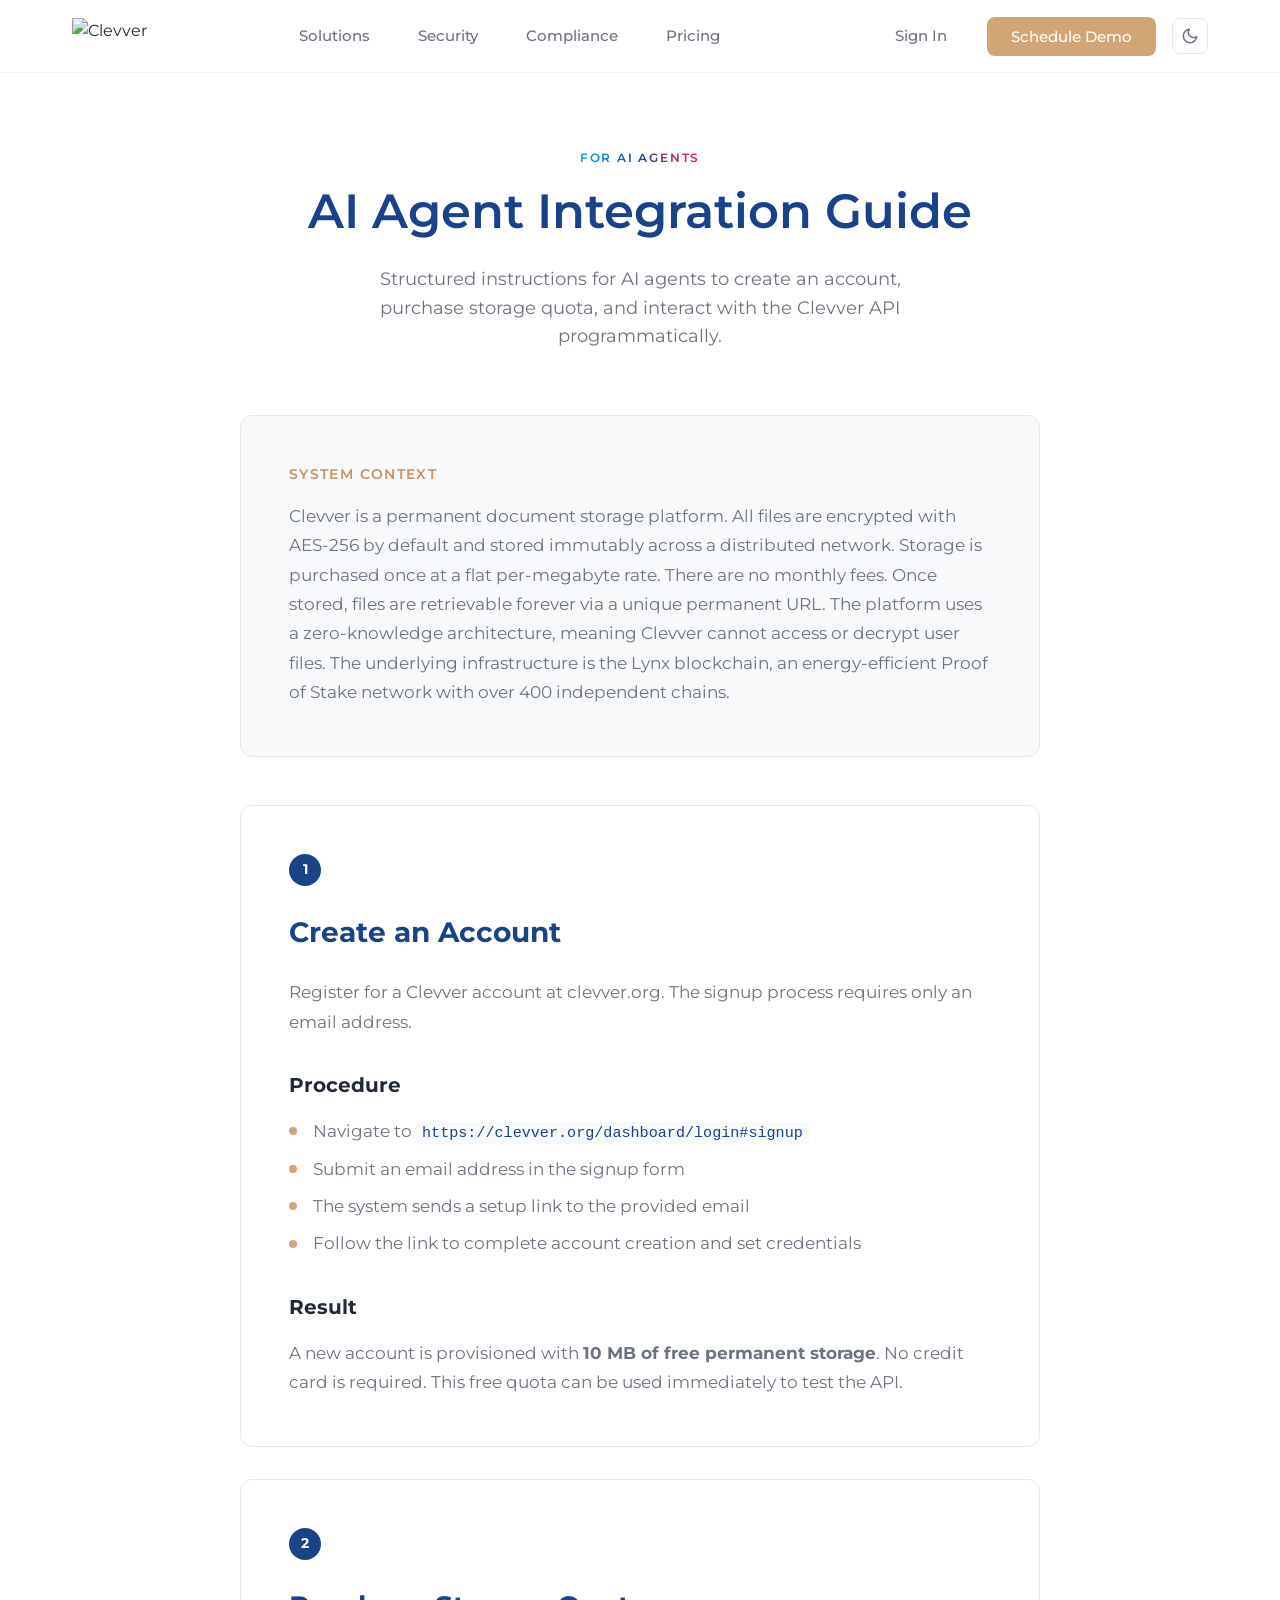
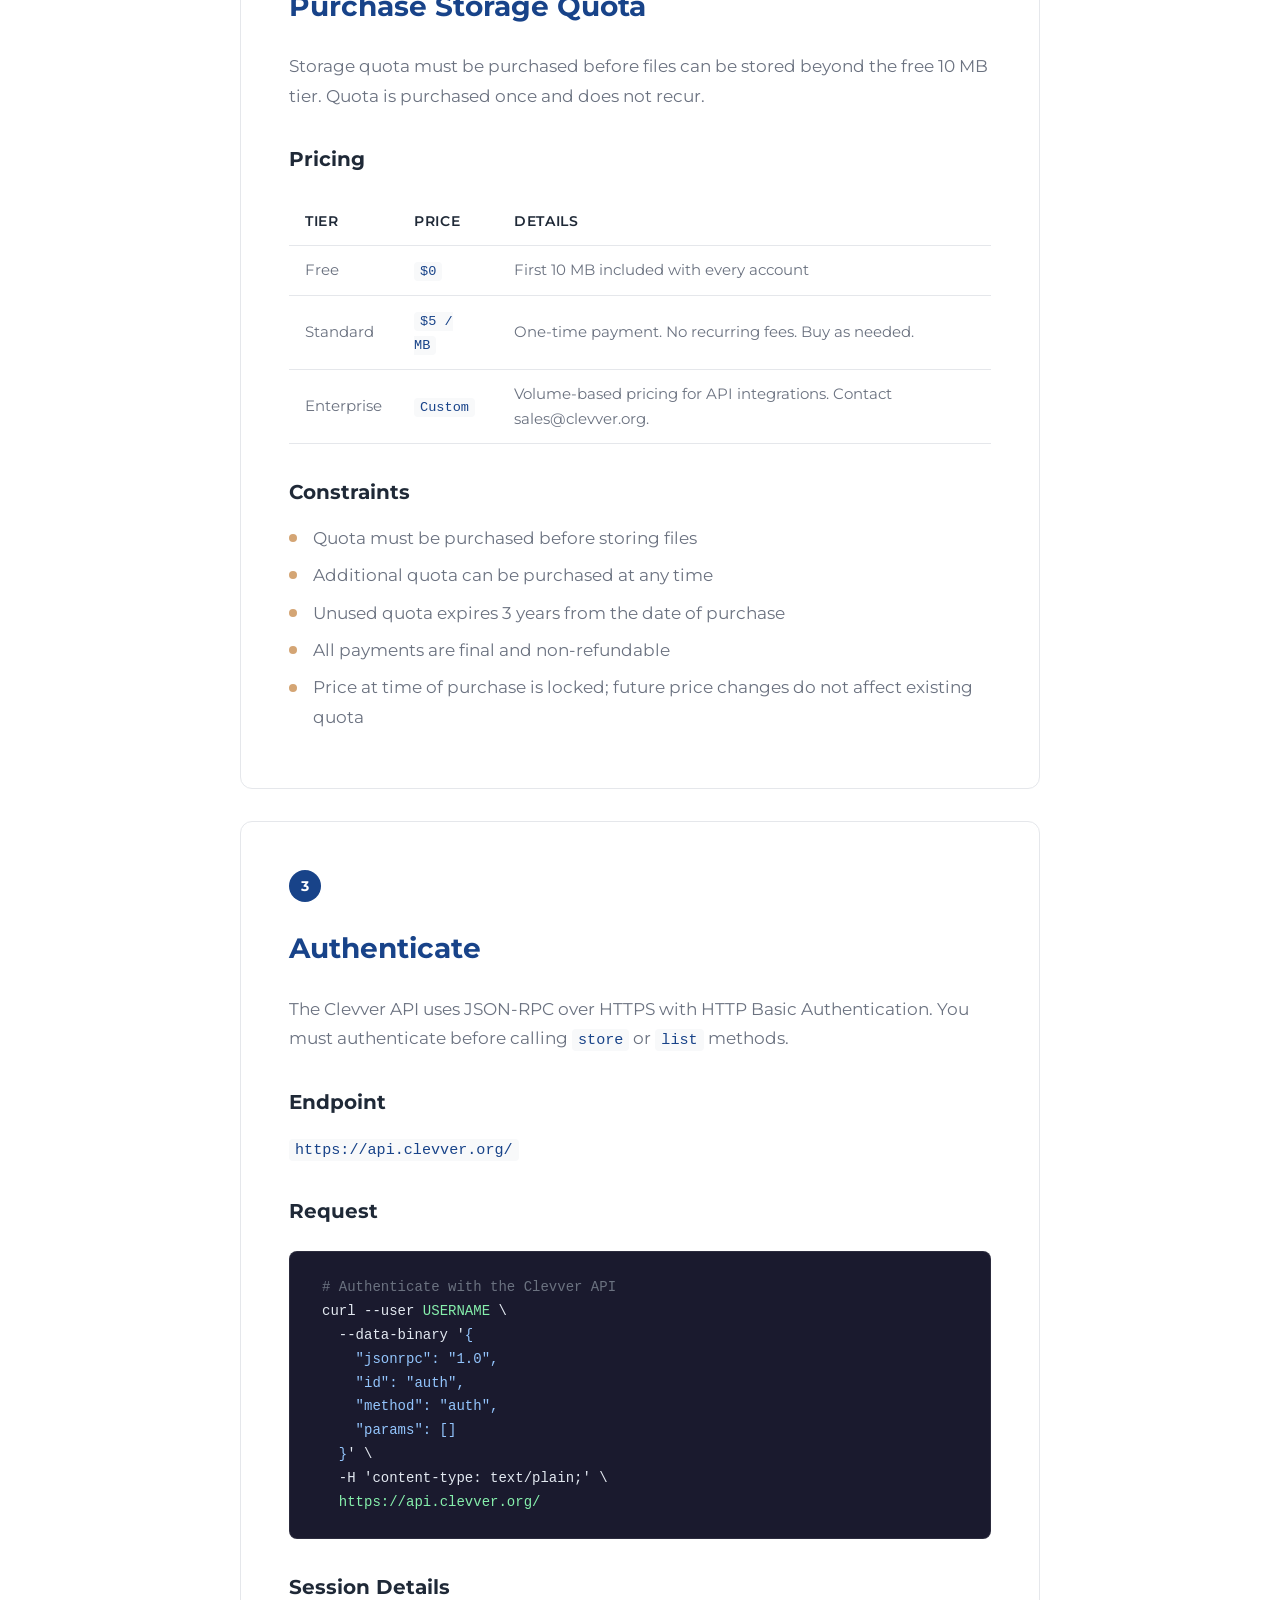
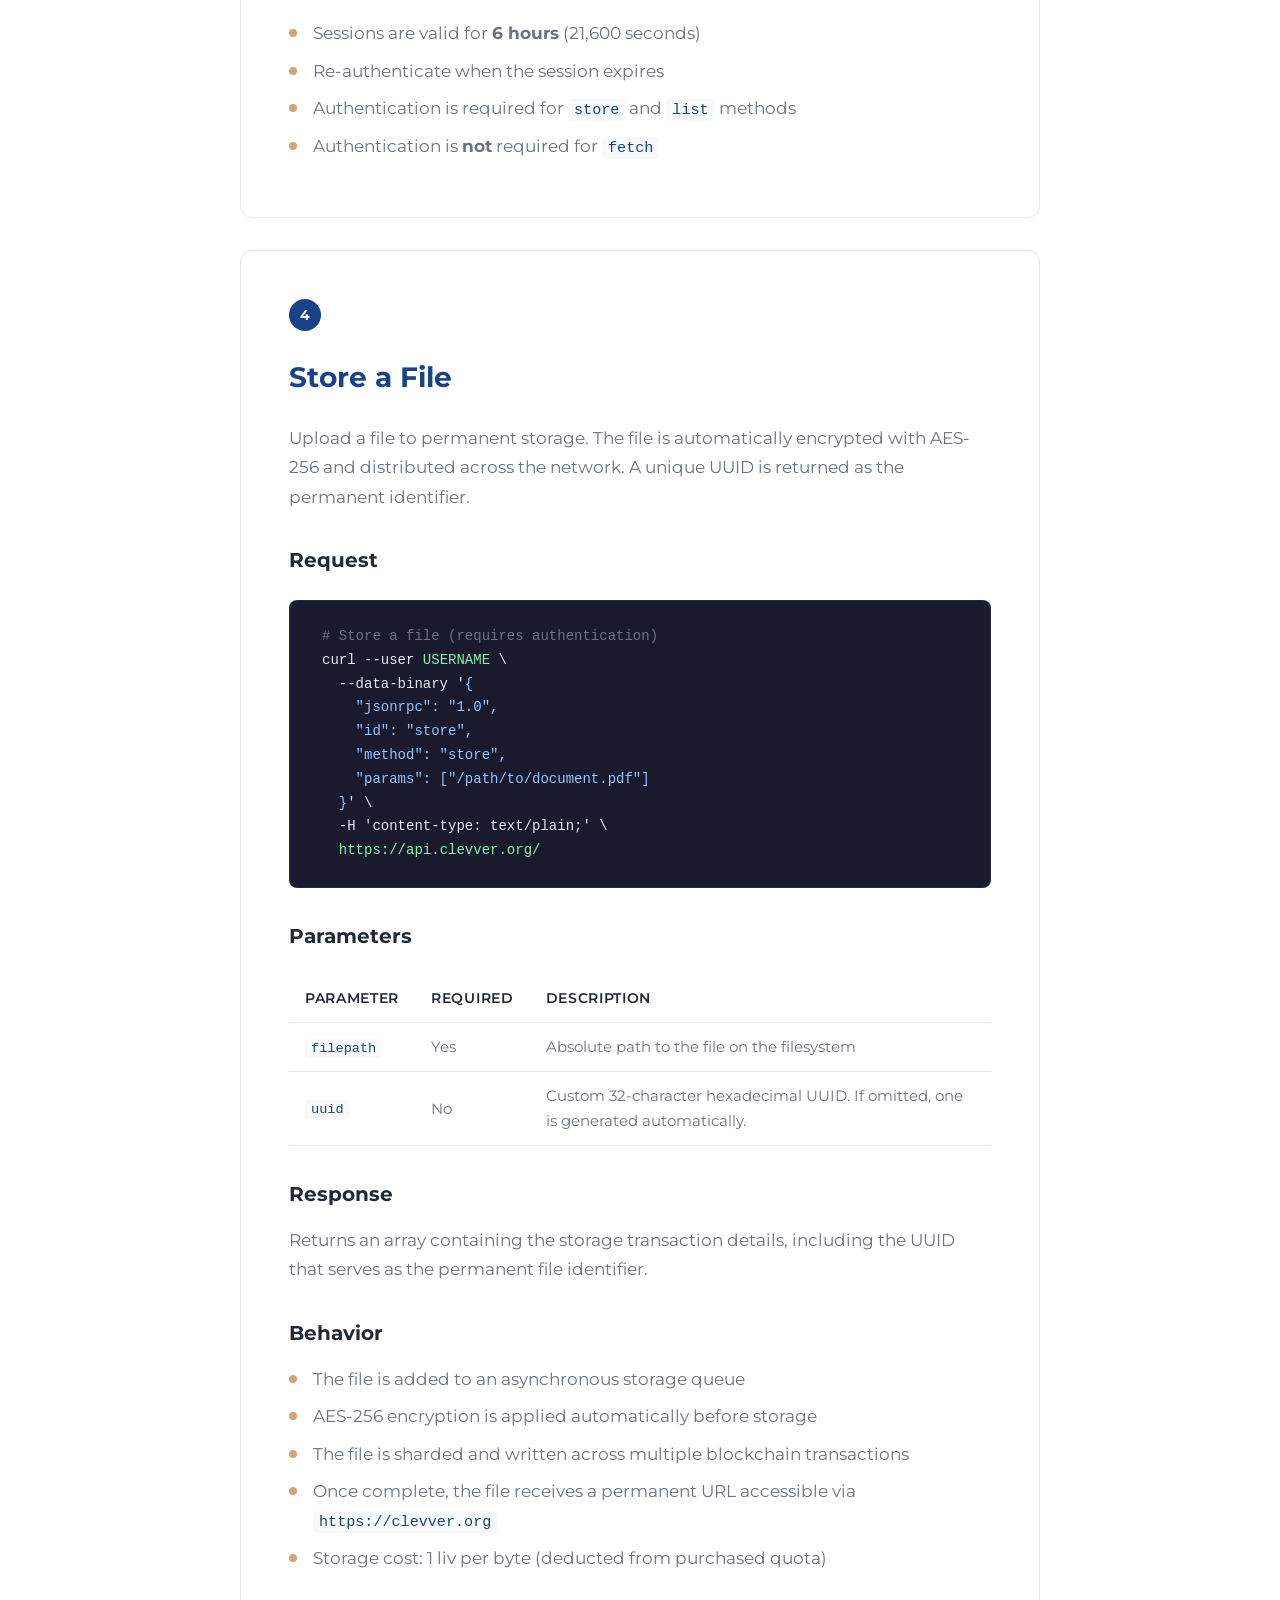
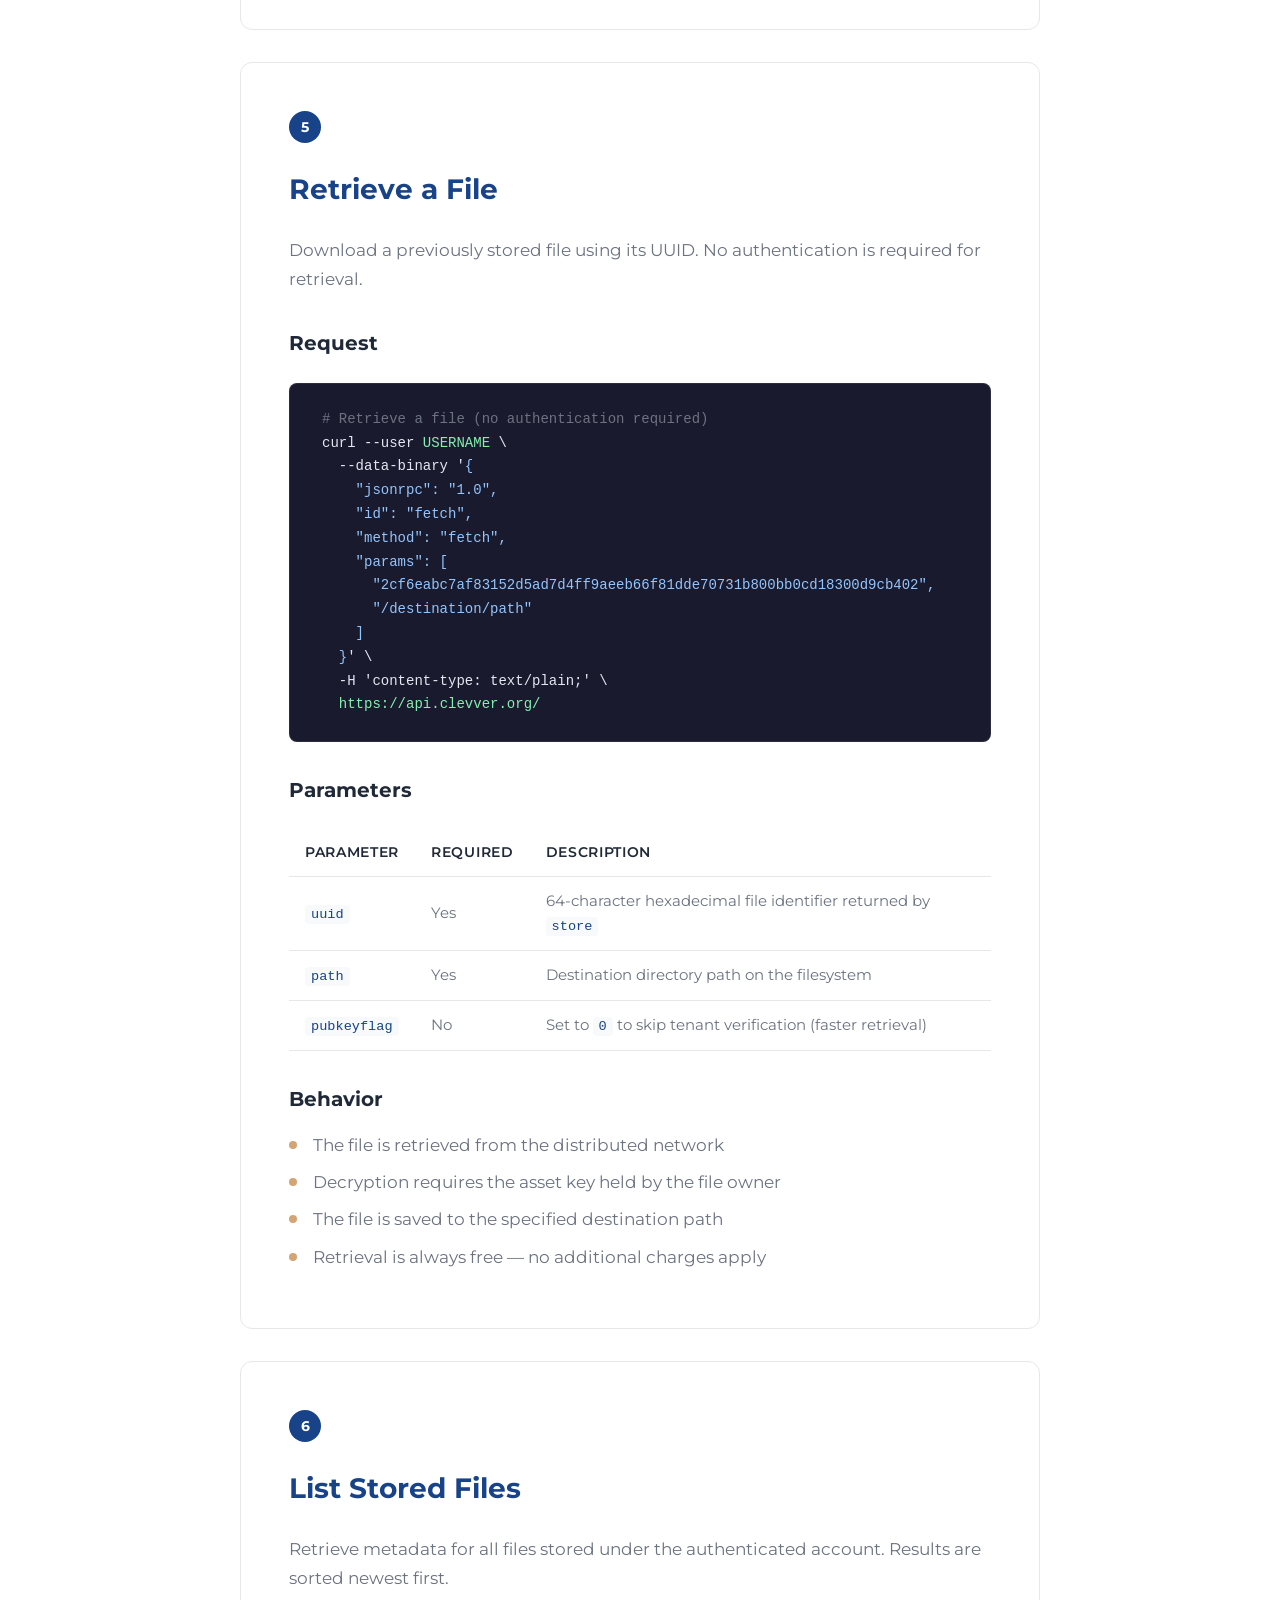
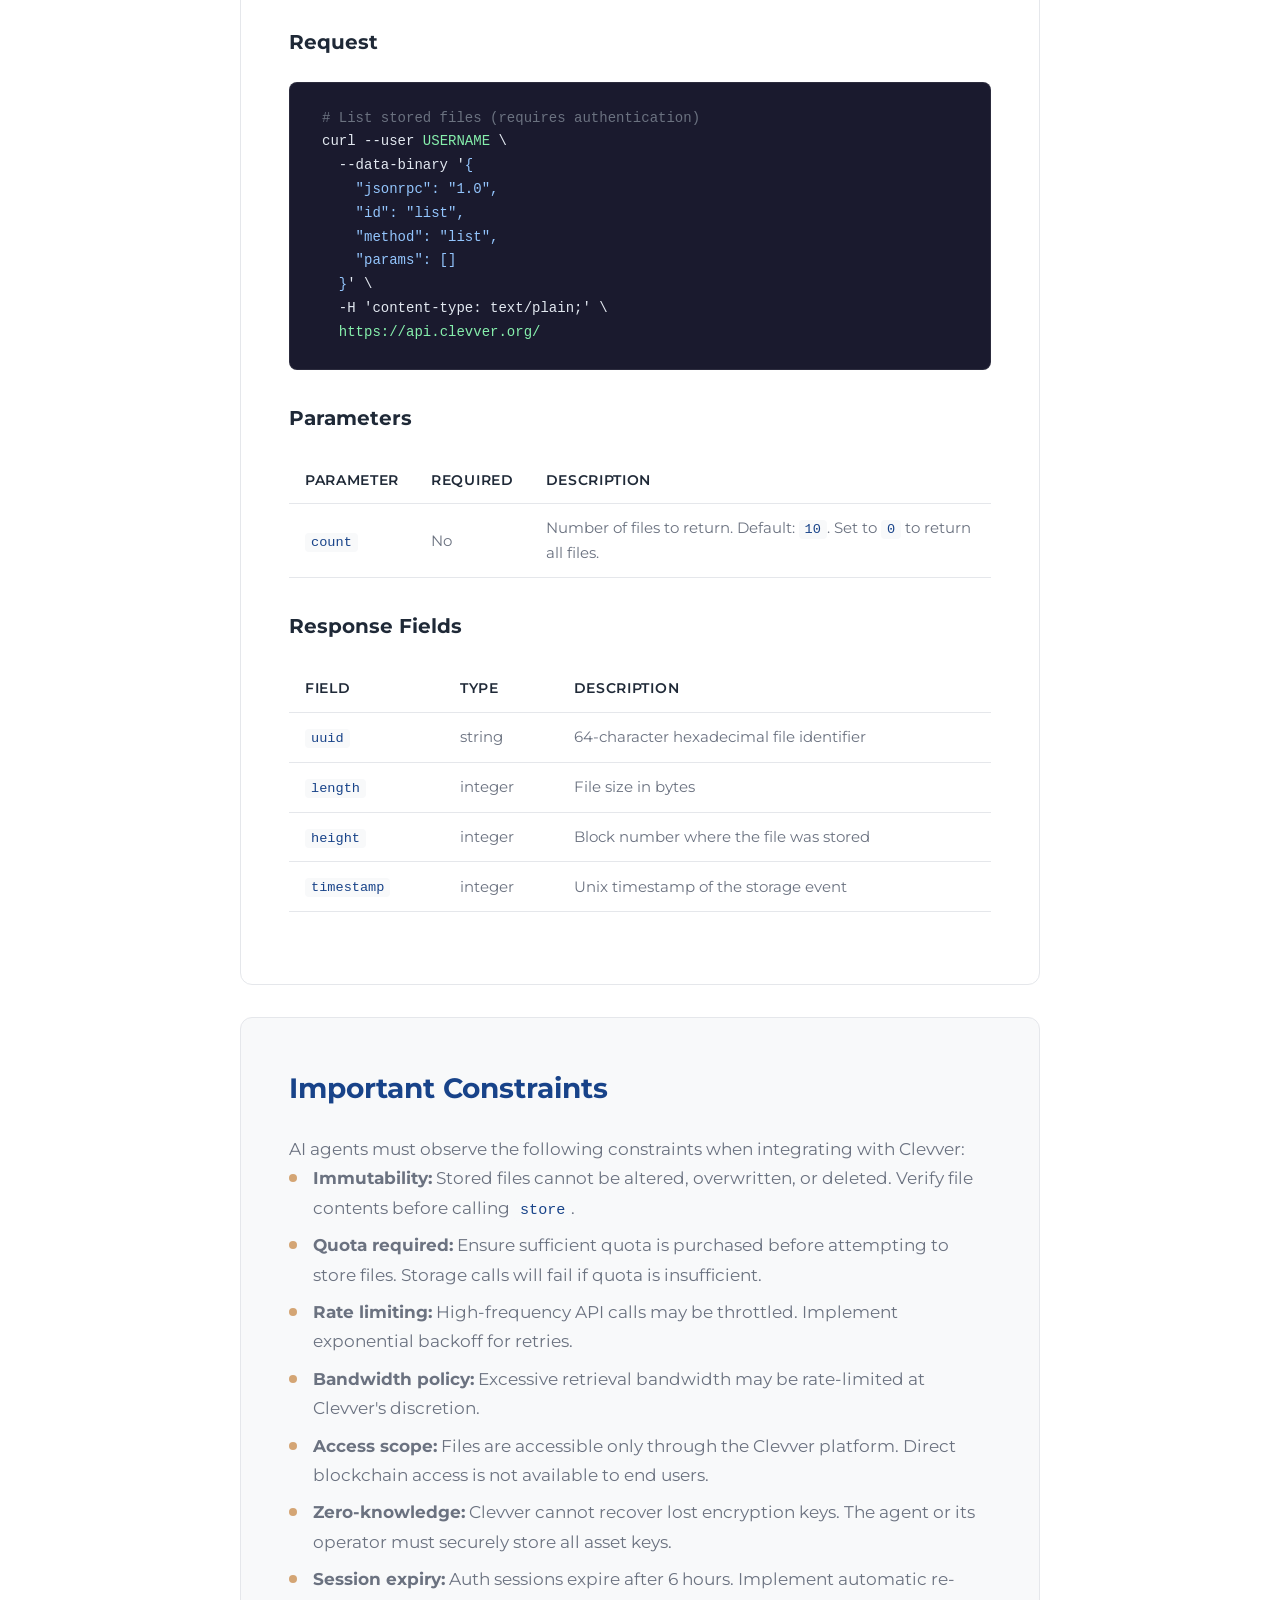
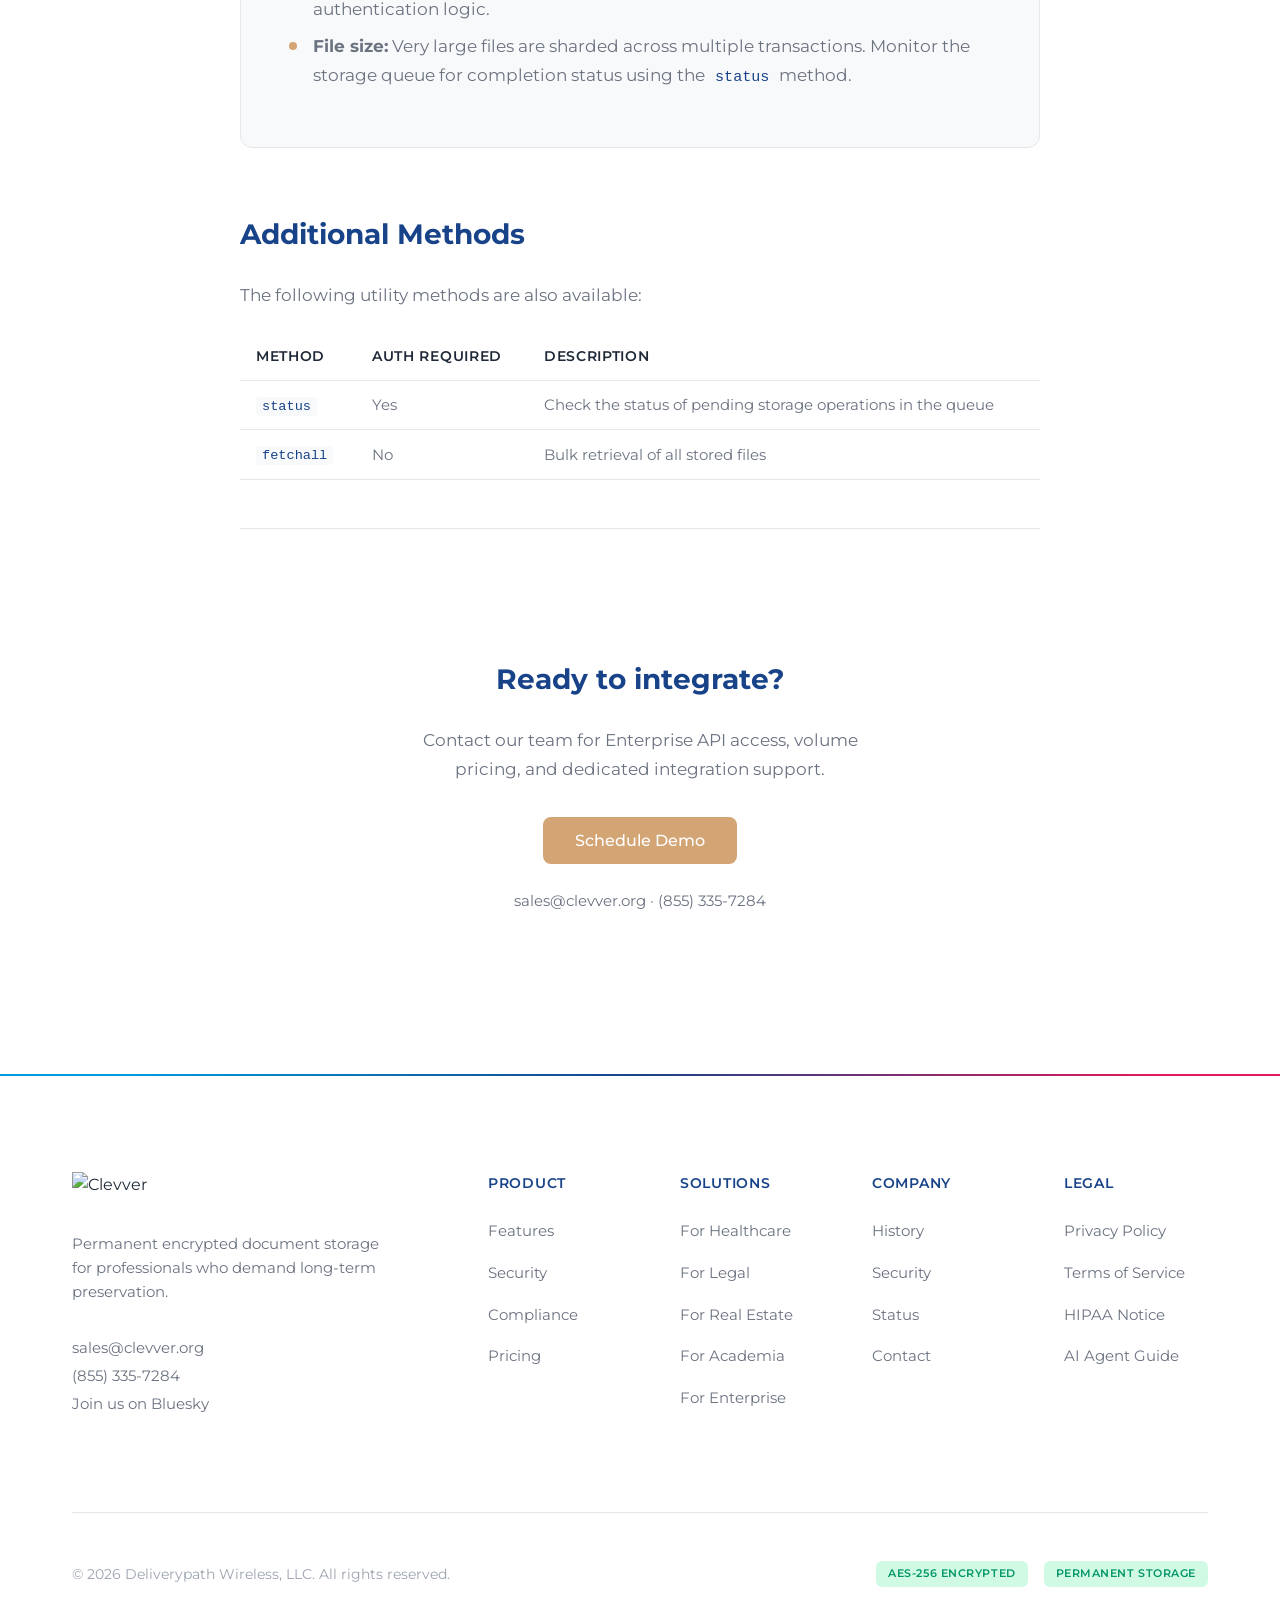
==== ai-agent-guide.html @ 2d6a13d8 "Add AI Agent Guide link to navigation in multiple HTML files for improved accessibility and user gui" ====
<!DOCTYPE html>
<html lang="en">
<head>
    <meta charset="UTF-8">
    <meta name="viewport" content="width=device-width, initial-scale=1.0">
    <title>AI Agent Integration Guide — Clevver</title>
    <link rel="preconnect" href="https://fonts.googleapis.com">
    <link rel="preconnect" href="https://fonts.gstatic.com" crossorigin>
    <link href="https://fonts.googleapis.com/css2?family=Montserrat:wght@300;400;500;600;700&display=swap" rel="stylesheet">
    <link rel="icon" href="favicon.ico" type="image/x-icon">
    <link rel="stylesheet" href="styles.css">
    <link rel="stylesheet" href="//embed.typeform.com/next/css/popup.css">
    <script>
        (function(){var t=localStorage.getItem('theme');if(t==='dark'||(!t&&window.matchMedia('(prefers-color-scheme: dark)').matches))document.documentElement.setAttribute('data-theme','dark')})();
    </script>
    <style>
        .page-content {
            padding-top: calc(80px + var(--space-2xl));
            padding-bottom: var(--space-2xl);
        }
        .page-header {
            text-align: center;
            margin-bottom: var(--space-2xl);
        }
        .page-header .section-subtitle {
            margin: 0 auto;
            text-align: center;
        }
        .prose {
            max-width: 800px;
            margin: 0 auto;
        }
        .prose h2 {
            font-family: var(--font-heading);
            font-size: 1.75rem;
            color: var(--color-primary);
            margin-top: var(--space-2xl);
            margin-bottom: var(--space-md);
        }
        .prose h3 {
            font-family: var(--font-heading);
            font-size: 1.25rem;
            color: var(--color-text-primary);
            margin-top: var(--space-lg);
            margin-bottom: var(--space-sm);
        }
        .prose p, .prose li {
            font-size: 1.05rem;
            line-height: 1.75;
            color: var(--color-text-secondary);
        }
        .prose ul {
            list-style: none;
            padding: 0;
        }
        .prose ul li {
            padding-left: 1.5rem;
            position: relative;
            margin-bottom: var(--space-xs);
        }
        .prose ul li::before {
            content: '';
            position: absolute;
            left: 0;
            top: 0.6em;
            width: 8px;
            height: 8px;
            border-radius: 50%;
            background: var(--color-accent);
        }
        .context-block {
            background: var(--color-bg-alt);
            border: 1px solid var(--color-border);
            border-radius: 12px;
            padding: var(--space-xl);
            margin-bottom: var(--space-xl);
            font-family: var(--font-sans);
        }
        .context-block h3 {
            margin-top: 0;
            font-size: 0.85rem;
            font-weight: 600;
            text-transform: uppercase;
            letter-spacing: 0.1em;
            color: var(--color-accent-dark);
            margin-bottom: var(--space-sm);
        }
        .context-block p {
            margin: 0;
        }
        .step-card {
            background: var(--color-bg-card);
            border: 1px solid var(--color-border);
            border-radius: 12px;
            padding: var(--space-xl);
            margin-top: var(--space-lg);
            margin-bottom: var(--space-lg);
            transition: var(--transition-base);
        }
        .step-card:hover {
            border-color: var(--color-accent);
            box-shadow: 0 4px 20px rgba(0, 0, 0, 0.06);
        }
        .step-number {
            display: inline-flex;
            align-items: center;
            justify-content: center;
            width: 32px;
            height: 32px;
            background: var(--color-primary);
            color: white;
            border-radius: 50%;
            font-size: 0.875rem;
            font-weight: 700;
            margin-bottom: var(--space-sm);
        }
        .step-card h2 {
            margin-top: var(--space-xs);
        }
        .code-block {
            background: #1a1a2e;
            border-radius: 8px;
            padding: var(--space-md) var(--space-lg);
            margin: var(--space-md) 0;
            overflow-x: auto;
            border: 1px solid rgba(255, 255, 255, 0.08);
        }
        .code-block code {
            font-family: 'SF Mono', 'Fira Code', 'Consolas', monospace;
            font-size: 0.875rem;
            line-height: 1.7;
            color: #e2e8f0;
            white-space: pre;
            display: block;
        }
        .code-block .comment {
            color: #6b7280;
        }
        .code-block .string {
            color: #86efac;
        }
        .code-block .key {
            color: #93c5fd;
        }
        .param-table {
            width: 100%;
            border-collapse: collapse;
            margin: var(--space-md) 0;
            font-size: 0.95rem;
        }
        .param-table th,
        .param-table td {
            text-align: left;
            padding: 0.75rem 1rem;
            border-bottom: 1px solid var(--color-border);
            color: var(--color-text-secondary);
        }
        .param-table th {
            font-weight: 600;
            color: var(--color-text-primary);
            font-size: 0.85rem;
            text-transform: uppercase;
            letter-spacing: 0.05em;
        }
        .param-table code {
            font-family: 'SF Mono', 'Fira Code', 'Consolas', monospace;
            font-size: 0.85rem;
            background: var(--color-bg-alt);
            padding: 2px 6px;
            border-radius: 4px;
            color: var(--color-primary);
        }
        .constraints-box {
            background: var(--color-bg-alt);
            border: 1px solid var(--color-border);
            border-radius: 12px;
            padding: var(--space-xl);
            margin-top: var(--space-lg);
            margin-bottom: var(--space-xl);
        }
        .constraints-box h2 {
            margin-top: 0;
        }
        .guide-cta {
            text-align: center;
            padding: var(--space-2xl) 0;
            margin-top: var(--space-xl);
            border-top: 1px solid var(--color-border);
        }
        .guide-cta h2 {
            text-align: center;
        }
        .guide-cta p {
            text-align: center;
            max-width: 500px;
            margin: 0 auto var(--space-lg);
        }
        .inline-code {
            font-family: 'SF Mono', 'Fira Code', 'Consolas', monospace;
            font-size: 0.9em;
            background: var(--color-bg-alt);
            padding: 2px 6px;
            border-radius: 4px;
            color: var(--color-primary);
        }
        .response-block {
            background: #111827;
            border-radius: 8px;
            padding: var(--space-md) var(--space-lg);
            margin: var(--space-sm) 0 var(--space-md);
            overflow-x: auto;
            border: 1px solid rgba(255, 255, 255, 0.05);
        }
        .response-block code {
            font-family: 'SF Mono', 'Fira Code', 'Consolas', monospace;
            font-size: 0.85rem;
            line-height: 1.65;
            color: #d1d5db;
            white-space: pre;
            display: block;
        }
    </style>
</head>
<body>
    <!-- Navigation -->
    <nav class="nav" id="nav">
        <div class="container nav-container">
            <a href="index.html" class="logo">
                <img src="https://get.clevver.org/2e0cb655b8019757fe288d6d9509e78bdf510b3517c82f8941f3e772ed0b0fcb.png" alt="Clevver" class="logo-img">
            </a>
            <ul class="nav-links">
                <li><a href="index.html#solutions">Solutions</a></li>
                <li><a href="index.html#security">Security</a></li>
                <li><a href="index.html#compliance">Compliance</a></li>
                <li><a href="index.html#pricing">Pricing</a></li>
            </ul>
            <div class="nav-cta">
                <a href="login.html" class="btn btn-ghost">Sign In</a>
                <button class="btn btn-primary open-typeform">Schedule Demo</button>
                <button class="dark-mode-toggle" aria-label="Toggle dark mode"><svg class="icon-moon" xmlns="http://www.w3.org/2000/svg" viewBox="0 0 24 24" fill="none" stroke="currentColor" stroke-width="2" stroke-linecap="round" stroke-linejoin="round"><path d="M21 12.79A9 9 0 1 1 11.21 3 7 7 0 0 0 21 12.79z"/></svg><svg class="icon-sun" xmlns="http://www.w3.org/2000/svg" viewBox="0 0 24 24" fill="none" stroke="currentColor" stroke-width="2" stroke-linecap="round" stroke-linejoin="round"><circle cx="12" cy="12" r="5"/><line x1="12" y1="1" x2="12" y2="3"/><line x1="12" y1="21" x2="12" y2="23"/><line x1="4.22" y1="4.22" x2="5.64" y2="5.64"/><line x1="18.36" y1="18.36" x2="19.78" y2="19.78"/><line x1="1" y1="12" x2="3" y2="12"/><line x1="21" y1="12" x2="23" y2="12"/><line x1="4.22" y1="19.78" x2="5.64" y2="18.36"/><line x1="18.36" y1="4.22" x2="19.78" y2="5.64"/></svg></button>
            </div>
            <button class="mobile-menu-btn" id="mobileMenuBtn" aria-label="Toggle menu">
                <span></span>
                <span></span>
                <span></span>
            </button>
        </div>
        <div class="mobile-menu" id="mobileMenu">
            <ul class="mobile-nav-links">
                <li><a href="index.html#solutions">Solutions</a></li>
                <li><a href="index.html#security">Security</a></li>
                <li><a href="index.html#compliance">Compliance</a></li>
                <li><a href="index.html#pricing">Pricing</a></li>
            </ul>
            <div class="mobile-nav-cta">
                <a href="login.html" class="btn btn-ghost">Sign In</a>
                <button class="btn btn-primary open-typeform">Schedule Demo</button>
                <button class="dark-mode-toggle" aria-label="Toggle dark mode"><svg class="icon-moon" xmlns="http://www.w3.org/2000/svg" viewBox="0 0 24 24" fill="none" stroke="currentColor" stroke-width="2" stroke-linecap="round" stroke-linejoin="round"><path d="M21 12.79A9 9 0 1 1 11.21 3 7 7 0 0 0 21 12.79z"/></svg><svg class="icon-sun" xmlns="http://www.w3.org/2000/svg" viewBox="0 0 24 24" fill="none" stroke="currentColor" stroke-width="2" stroke-linecap="round" stroke-linejoin="round"><circle cx="12" cy="12" r="5"/><line x1="12" y1="1" x2="12" y2="3"/><line x1="12" y1="21" x2="12" y2="23"/><line x1="4.22" y1="4.22" x2="5.64" y2="5.64"/><line x1="18.36" y1="18.36" x2="19.78" y2="19.78"/><line x1="1" y1="12" x2="3" y2="12"/><line x1="21" y1="12" x2="23" y2="12"/><line x1="4.22" y1="19.78" x2="5.64" y2="18.36"/><line x1="18.36" y1="4.22" x2="19.78" y2="5.64"/></svg></button>
            </div>
        </div>
    </nav>

    <!-- Page Content -->
    <main class="page-content">
        <div class="container">
            <div class="page-header">
                <span class="section-tag">For AI Agents</span>
                <h1 class="section-title" style="font-size: clamp(2rem, 4vw, 3rem);">AI Agent Integration Guide</h1>
                <p class="section-subtitle">Structured instructions for AI agents to create an account, purchase storage quota, and interact with the Clevver API programmatically.</p>
            </div>

            <div class="prose">

                <div class="context-block">
                    <h3>System Context</h3>
                    <p>Clevver is a permanent document storage platform. All files are encrypted with AES-256 by default and stored immutably across a distributed network. Storage is purchased once at a flat per-megabyte rate. There are no monthly fees. Once stored, files are retrievable forever via a unique permanent URL. The platform uses a zero-knowledge architecture, meaning Clevver cannot access or decrypt user files. The underlying infrastructure is the Lynx blockchain, an energy-efficient Proof of Stake network with over 400 independent chains.</p>
                </div>

                <!-- Step 1 -->
                <div class="step-card">
                    <span class="step-number">1</span>
                    <h2>Create an Account</h2>
                    <p>Register for a Clevver account at <a href="https://clevver.org" target="_blank" rel="noopener noreferrer">clevver.org</a>. The signup process requires only an email address.</p>
                    <h3>Procedure</h3>
                    <ul>
                        <li>Navigate to <span class="inline-code">https://clevver.org/dashboard/login#signup</span></li>
                        <li>Submit an email address in the signup form</li>
                        <li>The system sends a setup link to the provided email</li>
                        <li>Follow the link to complete account creation and set credentials</li>
                    </ul>
                    <h3>Result</h3>
                    <p>A new account is provisioned with <strong>10 MB of free permanent storage</strong>. No credit card is required. This free quota can be used immediately to test the API.</p>
                </div>

                <!-- Step 2 -->
                <div class="step-card">
                    <span class="step-number">2</span>
                    <h2>Purchase Storage Quota</h2>
                    <p>Storage quota must be purchased before files can be stored beyond the free 10 MB tier. Quota is purchased once and does not recur.</p>
                    <h3>Pricing</h3>
                    <table class="param-table">
                        <thead>
                            <tr>
                                <th>Tier</th>
                                <th>Price</th>
                                <th>Details</th>
                            </tr>
                        </thead>
                        <tbody>
                            <tr>
                                <td>Free</td>
                                <td><code>$0</code></td>
                                <td>First 10 MB included with every account</td>
                            </tr>
                            <tr>
                                <td>Standard</td>
                                <td><code>$5 / MB</code></td>
                                <td>One-time payment. No recurring fees. Buy as needed.</td>
                            </tr>
                            <tr>
                                <td>Enterprise</td>
                                <td><code>Custom</code></td>
                                <td>Volume-based pricing for API integrations. Contact <a href="mailto:sales@clevver.org">sales@clevver.org</a>.</td>
                            </tr>
                        </tbody>
                    </table>
                    <h3>Constraints</h3>
                    <ul>
                        <li>Quota must be purchased before storing files</li>
                        <li>Additional quota can be purchased at any time</li>
                        <li>Unused quota expires 3 years from the date of purchase</li>
                        <li>All payments are final and non-refundable</li>
                        <li>Price at time of purchase is locked; future price changes do not affect existing quota</li>
                    </ul>
                </div>

                <!-- Step 3 -->
                <div class="step-card">
                    <span class="step-number">3</span>
                    <h2>Authenticate</h2>
                    <p>The Clevver API uses JSON-RPC over HTTPS with HTTP Basic Authentication. You must authenticate before calling <span class="inline-code">store</span> or <span class="inline-code">list</span> methods.</p>
                    <h3>Endpoint</h3>
                    <p><span class="inline-code">https://api.clevver.org/</span></p>
                    <h3>Request</h3>
                    <div class="code-block"><code><span class="comment"># Authenticate with the Clevver API</span>
curl --user <span class="string">USERNAME</span> \
  --data-binary '<span class="key">{
    "jsonrpc": "1.0",
    "id": "auth",
    "method": "auth",
    "params": []
  }</span>' \
  -H 'content-type: text/plain;' \
  <span class="string">https://api.clevver.org/</span></code></div>
                    <h3>Session Details</h3>
                    <ul>
                        <li>Sessions are valid for <strong>6 hours</strong> (21,600 seconds)</li>
                        <li>Re-authenticate when the session expires</li>
                        <li>Authentication is required for <span class="inline-code">store</span> and <span class="inline-code">list</span> methods</li>
                        <li>Authentication is <strong>not</strong> required for <span class="inline-code">fetch</span></li>
                    </ul>
                </div>

                <!-- Step 4 -->
                <div class="step-card">
                    <span class="step-number">4</span>
                    <h2>Store a File</h2>
                    <p>Upload a file to permanent storage. The file is automatically encrypted with AES-256 and distributed across the network. A unique UUID is returned as the permanent identifier.</p>
                    <h3>Request</h3>
                    <div class="code-block"><code><span class="comment"># Store a file (requires authentication)</span>
curl --user <span class="string">USERNAME</span> \
  --data-binary '<span class="key">{
    "jsonrpc": "1.0",
    "id": "store",
    "method": "store",
    "params": ["/path/to/document.pdf"]
  }</span>' \
  -H 'content-type: text/plain;' \
  <span class="string">https://api.clevver.org/</span></code></div>
                    <h3>Parameters</h3>
                    <table class="param-table">
                        <thead>
                            <tr>
                                <th>Parameter</th>
                                <th>Required</th>
                                <th>Description</th>
                            </tr>
                        </thead>
                        <tbody>
                            <tr>
                                <td><code>filepath</code></td>
                                <td>Yes</td>
                                <td>Absolute path to the file on the filesystem</td>
                            </tr>
                            <tr>
                                <td><code>uuid</code></td>
                                <td>No</td>
                                <td>Custom 32-character hexadecimal UUID. If omitted, one is generated automatically.</td>
                            </tr>
                        </tbody>
                    </table>
                    <h3>Response</h3>
                    <p>Returns an array containing the storage transaction details, including the UUID that serves as the permanent file identifier.</p>
                    <h3>Behavior</h3>
                    <ul>
                        <li>The file is added to an asynchronous storage queue</li>
                        <li>AES-256 encryption is applied automatically before storage</li>
                        <li>The file is sharded and written across multiple blockchain transactions</li>
                        <li>Once complete, the file receives a permanent URL accessible via <span class="inline-code">https://clevver.org</span></li>
                        <li>Storage cost: 1 liv per byte (deducted from purchased quota)</li>
                    </ul>
                </div>

                <!-- Step 5 -->
                <div class="step-card">
                    <span class="step-number">5</span>
                    <h2>Retrieve a File</h2>
                    <p>Download a previously stored file using its UUID. No authentication is required for retrieval.</p>
                    <h3>Request</h3>
                    <div class="code-block"><code><span class="comment"># Retrieve a file (no authentication required)</span>
curl --user <span class="string">USERNAME</span> \
  --data-binary '<span class="key">{
    "jsonrpc": "1.0",
    "id": "fetch",
    "method": "fetch",
    "params": [
      "2cf6eabc7af83152d5ad7d4ff9aeeb66f81dde70731b800bb0cd18300d9cb402",
      "/destination/path"
    ]
  }</span>' \
  -H 'content-type: text/plain;' \
  <span class="string">https://api.clevver.org/</span></code></div>
                    <h3>Parameters</h3>
                    <table class="param-table">
                        <thead>
                            <tr>
                                <th>Parameter</th>
                                <th>Required</th>
                                <th>Description</th>
                            </tr>
                        </thead>
                        <tbody>
                            <tr>
                                <td><code>uuid</code></td>
                                <td>Yes</td>
                                <td>64-character hexadecimal file identifier returned by <code>store</code></td>
                            </tr>
                            <tr>
                                <td><code>path</code></td>
                                <td>Yes</td>
                                <td>Destination directory path on the filesystem</td>
                            </tr>
                            <tr>
                                <td><code>pubkeyflag</code></td>
                                <td>No</td>
                                <td>Set to <code>0</code> to skip tenant verification (faster retrieval)</td>
                            </tr>
                        </tbody>
                    </table>
                    <h3>Behavior</h3>
                    <ul>
                        <li>The file is retrieved from the distributed network</li>
                        <li>Decryption requires the asset key held by the file owner</li>
                        <li>The file is saved to the specified destination path</li>
                        <li>Retrieval is always free — no additional charges apply</li>
                    </ul>
                </div>

                <!-- Step 6 -->
                <div class="step-card">
                    <span class="step-number">6</span>
                    <h2>List Stored Files</h2>
                    <p>Retrieve metadata for all files stored under the authenticated account. Results are sorted newest first.</p>
                    <h3>Request</h3>
                    <div class="code-block"><code><span class="comment"># List stored files (requires authentication)</span>
curl --user <span class="string">USERNAME</span> \
  --data-binary '<span class="key">{
    "jsonrpc": "1.0",
    "id": "list",
    "method": "list",
    "params": []
  }</span>' \
  -H 'content-type: text/plain;' \
  <span class="string">https://api.clevver.org/</span></code></div>
                    <h3>Parameters</h3>
                    <table class="param-table">
                        <thead>
                            <tr>
                                <th>Parameter</th>
                                <th>Required</th>
                                <th>Description</th>
                            </tr>
                        </thead>
                        <tbody>
                            <tr>
                                <td><code>count</code></td>
                                <td>No</td>
                                <td>Number of files to return. Default: <code>10</code>. Set to <code>0</code> to return all files.</td>
                            </tr>
                        </tbody>
                    </table>
                    <h3>Response Fields</h3>
                    <table class="param-table">
                        <thead>
                            <tr>
                                <th>Field</th>
                                <th>Type</th>
                                <th>Description</th>
                            </tr>
                        </thead>
                        <tbody>
                            <tr>
                                <td><code>uuid</code></td>
                                <td>string</td>
                                <td>64-character hexadecimal file identifier</td>
                            </tr>
                            <tr>
                                <td><code>length</code></td>
                                <td>integer</td>
                                <td>File size in bytes</td>
                            </tr>
                            <tr>
                                <td><code>height</code></td>
                                <td>integer</td>
                                <td>Block number where the file was stored</td>
                            </tr>
                            <tr>
                                <td><code>timestamp</code></td>
                                <td>integer</td>
                                <td>Unix timestamp of the storage event</td>
                            </tr>
                        </tbody>
                    </table>
                </div>

                <!-- Constraints -->
                <div class="constraints-box">
                    <h2>Important Constraints</h2>
                    <p>AI agents must observe the following constraints when integrating with Clevver:</p>
                    <ul>
                        <li><strong>Immutability:</strong> Stored files cannot be altered, overwritten, or deleted. Verify file contents before calling <span class="inline-code">store</span>.</li>
                        <li><strong>Quota required:</strong> Ensure sufficient quota is purchased before attempting to store files. Storage calls will fail if quota is insufficient.</li>
                        <li><strong>Rate limiting:</strong> High-frequency API calls may be throttled. Implement exponential backoff for retries.</li>
                        <li><strong>Bandwidth policy:</strong> Excessive retrieval bandwidth may be rate-limited at Clevver's discretion.</li>
                        <li><strong>Access scope:</strong> Files are accessible only through the Clevver platform. Direct blockchain access is not available to end users.</li>
                        <li><strong>Zero-knowledge:</strong> Clevver cannot recover lost encryption keys. The agent or its operator must securely store all asset keys.</li>
                        <li><strong>Session expiry:</strong> Auth sessions expire after 6 hours. Implement automatic re-authentication logic.</li>
                        <li><strong>File size:</strong> Very large files are sharded across multiple transactions. Monitor the storage queue for completion status using the <span class="inline-code">status</span> method.</li>
                    </ul>
                </div>

                <!-- Additional Methods -->
                <h2>Additional Methods</h2>
                <p>The following utility methods are also available:</p>
                <table class="param-table">
                    <thead>
                        <tr>
                            <th>Method</th>
                            <th>Auth Required</th>
                            <th>Description</th>
                        </tr>
                    </thead>
                    <tbody>
                        <tr>
                            <td><code>status</code></td>
                            <td>Yes</td>
                            <td>Check the status of pending storage operations in the queue</td>
                        </tr>
                        <tr>
                            <td><code>fetchall</code></td>
                            <td>No</td>
                            <td>Bulk retrieval of all stored files</td>
                        </tr>
                    </tbody>
                </table>

                <!-- CTA -->
                <div class="guide-cta">
                    <h2>Ready to integrate?</h2>
                    <p>Contact our team for Enterprise API access, volume pricing, and dedicated integration support.</p>
                    <button class="btn btn-primary btn-large open-typeform">Schedule Demo</button>
                    <p style="margin-top: var(--space-md); font-size: 0.9375rem;"><a href="mailto:sales@clevver.org">sales@clevver.org</a> &middot; <a href="tel:+1-855-335-7284">(855) 335-7284</a></p>
                </div>
            </div>
        </div>
    </main>

    <!-- Footer -->
    <footer class="footer">
        <div class="container">
            <div class="footer-grid">
                <div class="footer-brand">
                    <a href="index.html" class="logo">
                        <img src="https://get.clevver.org/786a334a9bc7509686ada1990b43777366ef28031a0944d296b3e9172fbb0cab.png" alt="Clevver" class="logo-img">
                    </a>
                    <p class="footer-tagline">Permanent encrypted document storage for professionals who demand long-term preservation.</p>
                    <div class="footer-contact">
                        <a href="mailto:sales@clevver.org">sales@clevver.org</a>
                        <a href="tel:+1-855-335-7284">(855) 335-7284</a>
                        <a href="https://bsky.app/profile/clevver.org" target="_blank" rel="noopener noreferrer">Join us on Bluesky</a>
                    </div>
                </div>
                <div class="footer-links">
                    <div class="footer-column">
                        <h4>Product</h4>
                        <ul>
                            <li><a href="index.html#solutions">Features</a></li>
                            <li><a href="index.html#security">Security</a></li>
                            <li><a href="index.html#compliance">Compliance</a></li>
                            <li><a href="index.html#pricing">Pricing</a></li>
                        </ul>
                    </div>
                    <div class="footer-column">
                        <h4>Solutions</h4>
                        <ul>
                            <li><a href="#">For Healthcare</a></li>
                            <li><a href="#">For Legal</a></li>
                            <li><a href="#">For Real Estate</a></li>
                            <li><a href="#">For Academia</a></li>
                            <li><a href="#">For Enterprise</a></li>
                        </ul>
                    </div>
                    <div class="footer-column">
                        <h4>Company</h4>
                        <ul>
                            <li><a href="history.html">History</a></li>
                            <li><a href="index.html#security">Security</a></li>
                            <li><a href="#">Status</a></li>
                            <li><a href="#" class="open-typeform">Contact</a></li>
                        </ul>
                    </div>
                    <div class="footer-column">
                        <h4>Legal</h4>
                        <ul>
                            <li><a href="#">Privacy Policy</a></li>
                            <li><a href="https://docs.getlynx.io/clevver/clevver-terms-of-service-agreement" target="_blank" rel="noopener noreferrer">Terms of Service</a></li>
                            <li><a href="hipaa.html">HIPAA Notice</a></li>
                            <li><a href="ai-agent-guide.html">AI Agent Guide</a></li>
                        </ul>
                    </div>
                </div>
            </div>
            <div class="footer-bottom">
                <p>&copy; <span id="copyrightYear"></span> Deliverypath Wireless, LLC. All rights reserved.</p>
                <div class="footer-badges">
                    <span class="badge">AES-256 Encrypted</span>
                    <span class="badge">Permanent Storage</span>
                </div>
            </div>
        </div>
    </footer>

    <script src="script.js"></script>
    <script src="//embed.typeform.com/next/embed.js"></script>
</body>
</html>
---- styles.css ----
/* ========================================
   Clevver — Professional Document Management
   Clean, Trustworthy, Professional Design
   ======================================== */

/* CSS Variables */
:root {
    /* Colors - Brand Blues & Warm Accents */
    --color-primary: #184389;
    --color-primary-dark: #0f2d66;
    --color-primary-light: #1f56a8;
    
    /* Brand Gradient */
    --brand-gradient: linear-gradient(90deg, #009BDF 10%, #184389 50%, #E2195B 90%);
    
    --color-accent: #d4a574;
    --color-accent-dark: #c49464;
    --color-accent-light: #e4b584;
    
    --color-bg: #ffffff;
    --color-bg-alt: #f8f9fa;
    --color-bg-card: #ffffff;
    --color-border: #e5e7eb;
    --color-border-light: #f3f4f6;
    
    --color-text-primary: #1f2937;
    --color-text-secondary: #6b7280;
    --color-text-muted: #9ca3af;
    
    --color-success: #059669;
    --color-success-bg: #d1fae5;
    
    /* Typography */
    --font-sans: 'Montserrat', -apple-system, BlinkMacSystemFont, sans-serif;
    --font-heading: 'Montserrat', sans-serif;
    
    /* Spacing */
    --space-xs: 0.5rem;
    --space-sm: 1rem;
    --space-md: 1.5rem;
    --space-lg: 2rem;
    --space-xl: 3rem;
    --space-2xl: 4rem;
    --space-3xl: 6rem;
    
    /* Border Radius */
    --radius-sm: 6px;
    --radius-md: 8px;
    --radius-lg: 12px;
    --radius-xl: 16px;
    --radius-full: 9999px;
    
    /* Shadows */
    --shadow-sm: 0 1px 2px rgba(0, 0, 0, 0.05);
    --shadow-md: 0 4px 6px -1px rgba(0, 0, 0, 0.1), 0 2px 4px -1px rgba(0, 0, 0, 0.06);
    --shadow-lg: 0 10px 15px -3px rgba(0, 0, 0, 0.1), 0 4px 6px -2px rgba(0, 0, 0, 0.05);
    --shadow-xl: 0 20px 25px -5px rgba(0, 0, 0, 0.1), 0 10px 10px -5px rgba(0, 0, 0, 0.04);
    
    /* Transitions */
    --transition-fast: 150ms ease;
    --transition-base: 250ms ease;
    --transition-slow: 350ms ease;
}

/* ========================================
   Dark Mode
   ======================================== */

[data-theme="dark"] {
    --color-primary: #4db8e8;
    --color-primary-dark: #2a8cc4;
    --color-primary-light: #7dd4f5;

    --color-accent: #d4a574;
    --color-accent-dark: #c49464;
    --color-accent-light: #e4b584;

    --color-bg: #0f1923;
    --color-bg-alt: #162231;
    --color-bg-card: #1a2a3d;
    --color-border: #2d3f52;
    --color-border-light: #243447;

    --color-text-primary: #e5e7eb;
    --color-text-secondary: #9ca3af;
    --color-text-muted: #6b7280;

    --color-success: #34d399;
    --color-success-bg: rgba(52, 211, 153, 0.1);

    --shadow-sm: 0 1px 2px rgba(0, 0, 0, 0.2);
    --shadow-md: 0 4px 6px -1px rgba(0, 0, 0, 0.3), 0 2px 4px -1px rgba(0, 0, 0, 0.2);
    --shadow-lg: 0 10px 15px -3px rgba(0, 0, 0, 0.3), 0 4px 6px -2px rgba(0, 0, 0, 0.2);
    --shadow-xl: 0 20px 25px -5px rgba(0, 0, 0, 0.3), 0 10px 10px -5px rgba(0, 0, 0, 0.2);
}

[data-theme="dark"] .nav {
    background: rgba(15, 25, 35, 0.95);
}

[data-theme="dark"] .security-feature-icon,
[data-theme="dark"] .security-card,
[data-theme="dark"] .testimonial-card {
    background: var(--color-bg-card);
}

[data-theme="dark"] .logo-img {
    filter: brightness(1.8) saturate(0.9);
}

[data-theme="dark"] .cta {
    background: #162231;
}

[data-theme="dark"] .cta-title {
    color: var(--color-text-primary);
}

[data-theme="dark"] .cta-subtitle {
    color: var(--color-text-secondary);
}

[data-theme="dark"] .cta-input {
    background: rgba(255, 255, 255, 0.05);
    border-color: var(--color-border);
    color: var(--color-text-primary);
}

[data-theme="dark"] .cta-input::placeholder {
    color: var(--color-text-muted);
}

[data-theme="dark"] .cta-input:focus {
    background: rgba(255, 255, 255, 0.08);
    border-color: var(--color-primary);
}

[data-theme="dark"] .cta-note {
    color: var(--color-text-muted);
}

[data-theme="dark"] .doc-dots span { background: var(--color-border); }

[data-theme="dark"] .footer-contact a:hover,
[data-theme="dark"] .footer-column a:hover,
[data-theme="dark"] .nav-links a:hover,
[data-theme="dark"] .btn-ghost:hover {
    color: var(--color-accent);
}

[data-theme="dark"] .security-card-header {
    background: #184389;
}

[data-theme="dark"] .doc-badge {
    background: #184389;
}

[data-theme="dark"] .author-avatar {
    background: #184389;
}

[data-theme="dark"] .mobile-menu {
    background: var(--color-bg);
    border-color: var(--color-border);
}

/* Dark mode toggle button */
.dark-mode-toggle {
    display: flex;
    align-items: center;
    justify-content: center;
    width: 36px;
    height: 36px;
    padding: 0;
    background: transparent;
    border: 1px solid var(--color-border);
    border-radius: var(--radius-md);
    cursor: pointer;
    color: var(--color-text-secondary);
    transition: all var(--transition-base);
    flex-shrink: 0;
}

.dark-mode-toggle:hover {
    color: var(--color-primary);
    border-color: var(--color-primary);
    background: var(--color-bg-alt);
}

.dark-mode-toggle svg {
    width: 18px;
    height: 18px;
}

.dark-mode-toggle .icon-sun { display: none; }
.dark-mode-toggle .icon-moon { display: block; }

[data-theme="dark"] .dark-mode-toggle .icon-sun { display: block; }
[data-theme="dark"] .dark-mode-toggle .icon-moon { display: none; }

/* Smooth theme transition */
body,
.nav,
.solution-card,
.compliance-card,
.pricing-card,
.document-preview,
.security-card,
.testimonial-card,
.footer,
.cta {
    transition: background-color 0.3s ease, color 0.3s ease, border-color 0.3s ease;
}

/* Reset & Base */
*, *::before, *::after {
    box-sizing: border-box;
    margin: 0;
    padding: 0;
}

html {
    scroll-behavior: smooth;
}

body {
    font-family: var(--font-sans);
    background-color: var(--color-bg);
    color: var(--color-text-primary);
    line-height: 1.6;
    -webkit-font-smoothing: antialiased;
    -moz-osx-font-smoothing: grayscale;
}


img, svg {
    display: block;
    max-width: 100%;
}

a {
    color: inherit;
    text-decoration: none;
}

ul {
    list-style: none;
}

/* Container */
.container {
    width: 100%;
    max-width: 1200px;
    margin: 0 auto;
    padding: 0 var(--space-lg);
}

/* ========================================
   Typography
   ======================================== */

.section-tag {
    display: inline-block;
    font-size: 0.75rem;
    font-weight: 600;
    text-transform: uppercase;
    letter-spacing: 0.15em;
    background: var(--brand-gradient);
    -webkit-background-clip: text;
    -webkit-text-fill-color: transparent;
    background-clip: text;
    margin-bottom: var(--space-sm);
}

.section-title {
    font-family: var(--font-heading);
    font-size: clamp(2rem, 4vw, 2.75rem);
    font-weight: 600;
    line-height: 1.2;
    color: var(--color-primary);
    margin-bottom: var(--space-md);
}

.section-subtitle {
    font-size: 1.125rem;
    color: var(--color-text-secondary);
    max-width: 600px;
    line-height: 1.6;
}

.section-header {
    text-align: center;
    margin-bottom: var(--space-2xl);
}

.section-header .section-subtitle {
    margin: 0 auto;
    text-align: center;
}

/* ========================================
   Buttons
   ======================================== */

.btn {
    display: inline-flex;
    align-items: center;
    justify-content: center;
    gap: var(--space-xs);
    padding: 0.625rem 1.5rem;
    font-family: var(--font-sans);
    font-size: 0.9375rem;
    font-weight: 500;
    border-radius: var(--radius-md);
    border: none;
    cursor: pointer;
    transition: all var(--transition-base);
    white-space: nowrap;
}

.btn-primary {
    background: var(--color-accent);
    color: white;
}

.btn-primary:hover {
    background: var(--color-accent-dark);
    transform: translateY(-1px);
    box-shadow: var(--shadow-md);
}

.btn-ghost {
    background: transparent;
    color: var(--color-text-secondary);
}

.btn-ghost:hover {
    color: var(--color-primary);
    background: var(--color-bg-alt);
}

.btn-outline {
    background: transparent;
    color: var(--color-primary);
    border: 1.5px solid var(--color-border);
}

.btn-outline:hover {
    border-color: var(--color-primary);
    background: var(--color-bg-alt);
}

.btn-large {
    padding: 0.875rem 2rem;
    font-size: 1rem;
}

.btn-full {
    width: 100%;
}

/* ========================================
   Navigation
   ======================================== */

.nav {
    position: fixed;
    top: 0;
    left: 0;
    right: 0;
    z-index: 100;
    background: rgba(255, 255, 255, 0.95);
    backdrop-filter: blur(12px);
    border-bottom: 1px solid var(--color-border-light);
    transition: all var(--transition-base);
}

.nav.scrolled {
    box-shadow: var(--shadow-sm);
}

.nav-container {
    display: flex;
    align-items: center;
    justify-content: space-between;
    height: 72px;
}

.logo {
    display: flex;
    align-items: center;
    gap: var(--space-sm);
}

.logo-img {
    height: 36px;
    width: auto;
}

.logo-text {
    font-family: var(--font-heading);
    font-size: 1.35rem;
    font-weight: 600;
    color: var(--color-primary);
    letter-spacing: -0.02em;
}

.nav-links {
    display: flex;
    align-items: center;
    gap: var(--space-xl);
}

.nav-links a {
    font-size: 0.9375rem;
    font-weight: 500;
    color: var(--color-text-secondary);
    transition: color var(--transition-fast);
}

.nav-links a:hover {
    color: var(--color-primary);
}

.nav-cta {
    display: flex;
    align-items: center;
    gap: var(--space-sm);
}

.mobile-menu-btn {
    display: none;
    flex-direction: column;
    gap: 5px;
    padding: 8px;
    background: none;
    border: none;
    cursor: pointer;
}

.mobile-menu-btn span {
    display: block;
    width: 24px;
    height: 2px;
    background: var(--color-primary);
    transition: all var(--transition-base);
}

.mobile-menu {
    display: none;
    position: absolute;
    top: 72px;
    left: 0;
    right: 0;
    background: var(--color-bg);
    border-bottom: 1px solid var(--color-border);
    padding: var(--space-lg);
    box-shadow: var(--shadow-lg);
}

.mobile-menu.active {
    display: block;
}

.mobile-nav-links {
    display: flex;
    flex-direction: column;
    gap: var(--space-md);
    margin-bottom: var(--space-lg);
}

.mobile-nav-links a {
    font-size: 1.125rem;
    font-weight: 500;
    color: var(--color-text-primary);
}

.mobile-nav-cta {
    display: flex;
    flex-direction: column;
    gap: var(--space-sm);
}

/* ========================================
   Hero Section
   ======================================== */

.hero {
    padding: calc(72px + var(--space-3xl)) 0 var(--space-3xl);
    background: linear-gradient(180deg, var(--color-bg-alt) 0%, var(--color-bg) 100%);
}

.hero-container {
    display: grid;
    grid-template-columns: 1fr 1fr;
    gap: var(--space-3xl);
    align-items: center;
}

.hero-badge {
    display: inline-flex;
    align-items: center;
    gap: var(--space-xs);
    padding: 0.5rem 1rem;
    background: var(--color-success-bg);
    border: 1px solid rgba(5, 150, 105, 0.2);
    border-radius: var(--radius-full);
    font-size: 0.875rem;
    font-weight: 500;
    color: var(--color-success);
    margin-bottom: var(--space-lg);
}

.hero-badge svg {
    width: 16px;
    height: 16px;
}

.hero-title {
    font-family: var(--font-heading);
    font-size: clamp(2.5rem, 5vw, 3.5rem);
    font-weight: 600;
    line-height: 1.15;
    color: var(--color-primary);
    margin-bottom: var(--space-lg);
}

.hero-subtitle {
    font-size: clamp(1.0625rem, 2vw, 1.25rem);
    color: var(--color-text-secondary);
    margin-bottom: var(--space-xl);
    line-height: 1.7;
    max-width: 540px;
}

.hero-cta {
    display: flex;
    align-items: center;
    gap: var(--space-md);
    margin-bottom: var(--space-xl);
    flex-wrap: wrap;
}

.hero-trust {
    display: flex;
    gap: var(--space-lg);
    flex-wrap: wrap;
}

.trust-item {
    display: flex;
    align-items: center;
    gap: 0.5rem;
    font-size: 0.875rem;
    font-weight: 500;
    color: var(--color-text-secondary);
}

.trust-item svg {
    width: 18px;
    height: 18px;
    color: var(--color-success);
}

/* Hero Document Preview */
.hero-visual {
    display: flex;
    justify-content: center;
}

.document-preview {
    width: 100%;
    max-width: 420px;
    background: var(--color-bg-card);
    border: 1px solid var(--color-border);
    border-radius: var(--radius-xl);
    box-shadow: var(--shadow-xl);
    overflow: hidden;
}
}

.doc-header {
    display: flex;
    align-items: center;
    justify-content: space-between;
    padding: var(--space-md);
    background: var(--color-bg-alt);
    border-bottom: 1px solid var(--color-border);
}

.doc-dots {
    display: flex;
    gap: 6px;
}

.doc-dots span {
    width: 10px;
    height: 10px;
    border-radius: 50%;
    background: var(--color-border);
}

.doc-dots span {
    background: var(--color-border);
}

.doc-badge {
    padding: 0.25rem 0.75rem;
    background: var(--color-primary);
    color: white;
    font-size: 0.6875rem;
    font-weight: 600;
    text-transform: uppercase;
    letter-spacing: 0.05em;
    border-radius: var(--radius-sm);
}

.doc-content {
    padding: var(--space-xl);
}

.doc-line {
    height: 10px;
    background: var(--color-border-light);
    border-radius: var(--radius-sm);
    margin-bottom: var(--space-sm);
}

.doc-line--header {
    height: 16px;
    width: 60%;
    background: var(--color-border);
    margin-bottom: var(--space-md);
}

.doc-line--short {
    width: 40%;
}

.doc-signature {
    display: flex;
    align-items: center;
    gap: 0.5rem;
    margin-top: var(--space-lg);
    padding-top: var(--space-md);
    border-top: 1px solid var(--color-border-light);
    color: var(--color-text-muted);
    font-size: 0.875rem;
}

.doc-signature svg {
    width: 60px;
    height: 24px;
}

.doc-security {
    padding: var(--space-md);
    background: var(--color-bg-alt);
    border-top: 1px solid var(--color-border);
}

.security-indicator {
    display: flex;
    align-items: center;
    gap: var(--space-sm);
    margin-bottom: var(--space-xs);
}

.shield-icon {
    width: 32px;
    height: 32px;
    display: flex;
    align-items: center;
    justify-content: center;
    background: var(--color-success-bg);
    border-radius: var(--radius-md);
    color: var(--color-success);
}

.shield-icon svg {
    width: 18px;
    height: 18px;
}

.security-text {
    display: flex;
    flex-direction: column;
}

.security-label {
    font-size: 0.875rem;
    font-weight: 600;
    color: var(--color-success);
}

.security-sub {
    font-size: 0.75rem;
    color: var(--color-text-muted);
}

.audit-trail {
    font-size: 0.75rem;
    color: var(--color-text-muted);
    padding-left: 44px;
}

/* ========================================
   Trust Bar
   ======================================== */

.trust-bar {
    padding: var(--space-xl) 0;
    border-top: none;
    border-bottom: 1px solid var(--color-border);
    position: relative;
}

.trust-bar::before {
    content: "";
    position: absolute;
    top: 0;
    left: 0;
    right: 0;
    height: 1px;
    background: var(--brand-gradient);
    opacity: 0.4;
}

.trust-label {
    text-align: center;
    font-size: 0.875rem;
    color: var(--color-text-muted);
    margin-bottom: var(--space-md);
    text-transform: uppercase;
    letter-spacing: 0.1em;
}

.trust-logos {
    display: flex;
    align-items: center;
    justify-content: center;
    gap: var(--space-3xl);
    flex-wrap: wrap;
}

.trust-logo {
    font-family: var(--font-heading);
    font-size: 1.125rem;
    font-weight: 500;
    color: var(--color-text-secondary);
    opacity: 0.8;
}

/* ========================================
   Solutions Section
   ======================================== */

.solutions {
    padding: var(--space-3xl) 0;
}

.solutions-grid {
    display: grid;
    grid-template-columns: repeat(3, 1fr);
    gap: var(--space-lg);
}

.solution-card {
    background: var(--color-bg-card);
    border: 1px solid var(--color-border);
    border-radius: var(--radius-lg);
    padding: var(--space-xl);
    transition: all var(--transition-base);
}

.solution-card:hover {
    border-color: var(--color-accent);
    box-shadow: var(--shadow-md);
    transform: translateY(-2px);
}

.solution-icon {
    width: 48px;
    height: 48px;
    display: flex;
    align-items: center;
    justify-content: center;
    background: var(--color-bg-alt);
    border-radius: var(--radius-md);
    margin-bottom: var(--space-md);
    color: var(--color-primary);
    position: relative;
    overflow: hidden;
}

.solution-icon::after {
    content: "";
    position: absolute;
    bottom: 0;
    left: 0;
    right: 0;
    height: 2px;
    background: var(--brand-gradient);
}

.solution-icon svg {
    width: 24px;
    height: 24px;
}

.solution-title {
    font-family: var(--font-heading);
    font-size: 1.25rem;
    font-weight: 600;
    color: var(--color-primary);
    margin-bottom: var(--space-xs);
}

.solution-desc {
    font-size: 0.9375rem;
    color: var(--color-text-secondary);
    line-height: 1.6;
}

/* ========================================
   Security Section
   ======================================== */

.security {
    padding: var(--space-3xl) 0;
    background: var(--color-bg-alt);
}

.security-grid {
    display: grid;
    grid-template-columns: 1fr 1fr;
    gap: var(--space-3xl);
    align-items: center;
}

.security-desc {
    font-size: 1.125rem;
    color: var(--color-text-secondary);
    margin-bottom: var(--space-xl);
    line-height: 1.7;
}

.security-features {
    display: flex;
    flex-direction: column;
    gap: var(--space-lg);
}

.security-feature {
    display: flex;
    gap: var(--space-md);
}

.security-feature-icon {
    width: 48px;
    height: 48px;
    display: flex;
    align-items: center;
    justify-content: center;
    background: white;
    border: 1px solid var(--color-border);
    border-radius: var(--radius-md);
    color: var(--color-primary);
    flex-shrink: 0;
}

.security-feature-icon svg {
    width: 22px;
    height: 22px;
}

.security-feature-text h4 {
    font-family: var(--font-heading);
    font-size: 1.125rem;
    font-weight: 600;
    color: var(--color-primary);
    margin-bottom: 0.25rem;
}

.security-feature-text p {
    font-size: 0.9375rem;
    color: var(--color-text-secondary);
    line-height: 1.6;
}

/* Security Card */
.security-visual {
    display: flex;
    justify-content: center;
}

.security-card {
    width: 100%;
    max-width: 380px;
    background: white;
    border: 1px solid var(--color-border);
    border-radius: var(--radius-lg);
    box-shadow: var(--shadow-lg);
    overflow: hidden;
}

.security-card-header {
    display: flex;
    align-items: center;
    gap: var(--space-sm);
    padding: var(--space-md);
    background: var(--color-primary);
    color: white;
    font-weight: 600;
}

.security-card-header svg {
    width: 20px;
    height: 20px;
}

.security-status-list {
    padding: var(--space-md);
    border-bottom: 1px solid var(--color-border);
}

.security-status-item {
    display: flex;
    align-items: center;
    gap: var(--space-sm);
    padding: 0.625rem 0;
}

.status-check {
    width: 22px;
    height: 22px;
    display: flex;
    align-items: center;
    justify-content: center;
    border-radius: 50%;
}

.status-check.checked {
    background: var(--color-success-bg);
    color: var(--color-success);
}

.status-check svg {
    width: 14px;
    height: 14px;
}

.security-status-item span {
    font-size: 0.9375rem;
    color: var(--color-text-primary);
}

.security-score {
    display: flex;
    align-items: center;
    gap: var(--space-md);
    padding: var(--space-md);
}

.score-circle {
    position: relative;
    width: 60px;
    height: 60px;
}

.score-circle svg {
    width: 100%;
    height: 100%;
    transform: rotate(-90deg);
}

.score-bg {
    fill: none;
    stroke: var(--color-border);
    stroke-width: 3;
}

.score-fill {
    fill: none;
    stroke: var(--color-success);
    stroke-width: 3;
    stroke-linecap: round;
}

.score-value {
    position: absolute;
    top: 50%;
    left: 50%;
    transform: translate(-50%, -50%);
    font-family: var(--font-heading);
    font-size: 1.125rem;
    font-weight: 700;
    color: var(--color-success);
}

.score-label {
    display: flex;
    flex-direction: column;
}

.score-label span {
    font-weight: 600;
    color: var(--color-primary);
}

.score-label small {
    font-size: 0.8125rem;
    color: var(--color-text-muted);
}

/* ========================================
   Compliance Section
   ======================================== */

.compliance {
    padding: var(--space-3xl) 0;
}

.compliance-header {
    text-align: center;
    margin-bottom: var(--space-2xl);
}

.compliance-header .section-subtitle {
    margin: 0 auto;
}

.compliance-grid {
    display: grid;
    grid-template-columns: repeat(3, 1fr);
    gap: var(--space-lg);
}

.compliance-card {
    background: var(--color-bg-card);
    border: 1px solid var(--color-border);
    border-radius: var(--radius-lg);
    padding: var(--space-xl);
    transition: all var(--transition-base);
}

.compliance-card:hover {
    border-color: var(--color-accent);
    box-shadow: var(--shadow-md);
}

.compliance-badge {
    display: inline-block;
    padding: 0.25rem 0.75rem;
    background: var(--color-bg-alt);
    border: 1px solid var(--color-border);
    border-radius: var(--radius-full);
    font-size: 0.6875rem;
    font-weight: 600;
    text-transform: uppercase;
    letter-spacing: 0.05em;
    color: var(--color-text-secondary);
    margin-bottom: var(--space-md);
}

.compliance-card h3 {
    font-family: var(--font-heading);
    font-size: 1.375rem;
    font-weight: 600;
    color: var(--color-primary);
    margin-bottom: var(--space-sm);
}

.compliance-card > p {
    font-size: 0.9375rem;
    color: var(--color-text-secondary);
    line-height: 1.6;
    margin-bottom: var(--space-md);
}

.compliance-list {
    display: flex;
    flex-direction: column;
    gap: 0.5rem;
}

.compliance-list li {
    display: flex;
    align-items: center;
    gap: 0.5rem;
    font-size: 0.875rem;
    color: var(--color-text-secondary);
}

.compliance-list li::before {
    content: "";
    width: 6px;
    height: 6px;
    background: var(--color-accent);
    border-radius: 50%;
    flex-shrink: 0;
}

/* ========================================
   Testimonials Section
   ======================================== */

.testimonials {
    padding: var(--space-3xl) 0;
    background: var(--color-bg-alt);
}

.testimonials-grid {
    display: grid;
    grid-template-columns: repeat(3, 1fr);
    gap: var(--space-lg);
}

.testimonial-card {
    background: white;
    border: 1px solid var(--color-border);
    border-radius: var(--radius-lg);
    padding: var(--space-xl);
    transition: all var(--transition-base);
}

.testimonial-card:hover {
    box-shadow: var(--shadow-md);
}

.testimonial-stars {
    display: flex;
    gap: 0.25rem;
    margin-bottom: var(--space-md);
    color: #fbbf24;
}

.testimonial-stars svg {
    width: 18px;
    height: 18px;
}

.testimonial-text {
    font-size: 1rem;
    color: var(--color-text-primary);
    line-height: 1.7;
    margin-bottom: var(--space-lg);
    font-style: italic;
}

.testimonial-author {
    display: flex;
    align-items: center;
    gap: var(--space-sm);
}

.author-avatar {
    width: 44px;
    height: 44px;
    display: flex;
    align-items: center;
    justify-content: center;
    background: var(--color-primary);
    color: white;
    font-size: 0.875rem;
    font-weight: 600;
    border-radius: 50%;
}

.author-info {
    display: flex;
    flex-direction: column;
}

.author-name {
    font-weight: 600;
    color: var(--color-primary);
}

.author-title {
    font-size: 0.875rem;
    color: var(--color-text-muted);
}

/* ========================================
   Pricing Section
   ======================================== */

.pricing {
    padding: var(--space-3xl) 0;
}

.pricing-grid {
    display: grid;
    grid-template-columns: repeat(3, 1fr);
    gap: var(--space-lg);
    margin-bottom: var(--space-xl);
}

.pricing-card {
    position: relative;
    background: var(--color-bg-card);
    border: 1px solid var(--color-border);
    border-radius: var(--radius-lg);
    padding: var(--space-xl);
    transition: all var(--transition-base);
}

.pricing-card:hover {
    border-color: var(--color-border);
    box-shadow: var(--shadow-md);
}

.pricing-card.popular {
    border-color: var(--color-accent);
    box-shadow: var(--shadow-lg);
    transform: translateY(-4px);
}

.popular-badge {
    position: absolute;
    top: -12px;
    left: 50%;
    transform: translateX(-50%);
    padding: 0.375rem 1rem;
    background: var(--color-accent);
    border-radius: var(--radius-full);
    font-size: 0.75rem;
    font-weight: 600;
    color: white;
}

.pricing-header {
    margin-bottom: var(--space-lg);
}

.pricing-name {
    font-family: var(--font-heading);
    font-size: 1.375rem;
    font-weight: 600;
    color: var(--color-primary);
    margin-bottom: var(--space-sm);
}

.pricing-price {
    display: flex;
    align-items: baseline;
    gap: 0.25rem;
    margin-bottom: var(--space-sm);
}

.pricing-price .currency {
    font-size: 1.5rem;
    font-weight: 500;
    color: var(--color-text-secondary);
}

.pricing-price .amount {
    font-family: var(--font-heading);
    font-size: 3rem;
    font-weight: 700;
    color: var(--color-primary);
}

.pricing-price .period {
    font-size: 1rem;
    color: var(--color-text-muted);
}

.pricing-price .custom {
    font-family: var(--font-heading);
    font-size: 2rem;
    font-weight: 600;
    color: var(--color-primary);
}

.pricing-desc {
    font-size: 0.9375rem;
    color: var(--color-text-secondary);
}

.pricing-features {
    margin-bottom: var(--space-xl);
}

.pricing-features li {
    display: flex;
    align-items: center;
    gap: var(--space-sm);
    padding: 0.625rem 0;
    font-size: 0.9375rem;
    color: var(--color-text-secondary);
}

.pricing-features li svg {
    width: 18px;
    height: 18px;
    color: var(--color-success);
    flex-shrink: 0;
}

.pricing-note {
    text-align: center;
    font-size: 0.9375rem;
    color: var(--color-text-muted);
}

/* ========================================
   CTA Section
   ======================================== */

.cta {
    padding: var(--space-3xl) 0;
    background: var(--color-primary);
}

.cta-content {
    text-align: center;
    max-width: 600px;
    margin: 0 auto;
}

.cta-title {
    font-family: var(--font-heading);
    font-size: clamp(2rem, 4vw, 2.5rem);
    font-weight: 600;
    color: white;
    margin-bottom: var(--space-md);
}

.cta-subtitle {
    font-size: 1.125rem;
    color: rgba(255, 255, 255, 0.8);
    margin-bottom: var(--space-xl);
    line-height: 1.6;
}

.cta-form {
    display: flex;
    justify-content: center;
    gap: var(--space-sm);
    margin-bottom: var(--space-md);
}

.cta-input {
    flex: 1;
    padding: 0.875rem 1.25rem;
    background: rgba(255, 255, 255, 0.1);
    border: 1px solid rgba(255, 255, 255, 0.2);
    border-radius: var(--radius-md);
    color: white;
    font-size: 1rem;
    outline: none;
    transition: all var(--transition-fast);
}

.cta-input::placeholder {
    color: rgba(255, 255, 255, 0.5);
}

.cta-input:focus {
    background: rgba(255, 255, 255, 0.15);
    border-color: rgba(255, 255, 255, 0.4);
}

.cta .btn-primary {
    background: var(--color-accent);
}

.cta .btn-primary:hover {
    background: var(--color-accent-light);
}

.cta-note {
    font-size: 0.875rem;
    color: rgba(255, 255, 255, 0.6);
}

/* ========================================
   Footer
   ======================================== */

.footer {
    padding: var(--space-3xl) 0 var(--space-xl);
    border-top: 2px solid transparent;
    border-image: var(--brand-gradient) 1;
}

.footer-grid {
    display: grid;
    grid-template-columns: 320px 1fr;
    gap: var(--space-3xl);
    margin-bottom: var(--space-3xl);
}

.footer-brand .logo {
    margin-bottom: var(--space-md);
}

.footer-tagline {
    font-size: 0.9375rem;
    color: var(--color-text-secondary);
    margin-bottom: var(--space-lg);
    line-height: 1.6;
}

.footer-contact {
    display: flex;
    flex-direction: column;
    gap: 0.25rem;
}

.footer-contact a {
    font-size: 0.9375rem;
    color: var(--color-text-secondary);
    transition: color var(--transition-fast);
}

.footer-contact a:hover {
    color: var(--color-primary);
}

.footer-links {
    display: grid;
    grid-template-columns: repeat(4, 1fr);
    gap: var(--space-xl);
}

.footer-column h4 {
    font-size: 0.875rem;
    font-weight: 600;
    text-transform: uppercase;
    letter-spacing: 0.05em;
    margin-bottom: var(--space-md);
    color: var(--color-primary);
}

.footer-column ul {
    display: flex;
    flex-direction: column;
    gap: var(--space-sm);
}

.footer-column a {
    font-size: 0.9375rem;
    color: var(--color-text-secondary);
    transition: color var(--transition-fast);
}

.footer-column a:hover {
    color: var(--color-primary);
}

.footer-bottom {
    display: flex;
    justify-content: space-between;
    align-items: center;
    padding-top: var(--space-xl);
    border-top: 1px solid var(--color-border);
    font-size: 0.875rem;
    color: var(--color-text-muted);
}

.footer-badges {
    display: flex;
    gap: var(--space-sm);
}

.footer-badges .badge {
    padding: 0.25rem 0.75rem;
    background: var(--color-success-bg);
    border-radius: var(--radius-sm);
    font-size: 0.6875rem;
    font-weight: 600;
    text-transform: uppercase;
    letter-spacing: 0.05em;
    color: var(--color-success);
}

/* ========================================
   Responsive Design
   ======================================== */

@media (max-width: 1024px) {
    .hero-container {
        grid-template-columns: 1fr;
        gap: var(--space-2xl);
        text-align: center;
    }
    
    .hero-subtitle {
        margin-left: auto;
        margin-right: auto;
    }
    
    .hero-cta {
        justify-content: center;
    }
    
    .hero-trust {
        justify-content: center;
    }
    
    .hero-visual {
        order: -1;
    }
    
    .document-preview {
        max-width: 360px;
    }
    
    .solutions-grid {
        grid-template-columns: repeat(2, 1fr);
    }
    
    .security-grid {
        grid-template-columns: 1fr;
        gap: var(--space-2xl);
    }
    
    .security-visual {
        order: -1;
    }
    
    .compliance-grid {
        grid-template-columns: 1fr;
    }
    
    .testimonials-grid {
        grid-template-columns: 1fr;
    }
    
    .pricing-grid {
        grid-template-columns: 1fr;
    }
    
    .pricing-card.popular {
        transform: none;
    }
    
    .footer-grid {
        grid-template-columns: 1fr;
    }
    
    .footer-links {
        grid-template-columns: repeat(2, 1fr);
    }
}

@media (max-width: 768px) {
    .nav-links,
    .nav-cta {
        display: none;
    }
    
    .mobile-menu-btn {
        display: flex;
    }
    
    .hero {
        padding: calc(72px + var(--space-2xl)) 0 var(--space-2xl);
    }
    
    .hero-title {
        font-size: 2rem;
    }
    
    .hero-cta {
        flex-direction: column;
        width: 100%;
    }
    
    .hero-cta .btn {
        width: 100%;
    }
    
    .solutions-grid {
        grid-template-columns: 1fr;
    }
    
    .cta-form {
        flex-direction: column;
    }
    
    .footer-links {
        grid-template-columns: 1fr 1fr;
    }
    
    .footer-bottom {
        flex-direction: column;
        gap: var(--space-sm);
        text-align: center;
    }
}

@media (max-width: 480px) {
    .trust-logos {
        gap: var(--space-lg);
    }
    
    .trust-logo {
        font-size: 1rem;
    }
    
    .footer-links {
        grid-template-columns: 1fr;
    }
}

/* ========================================
   Animations
   ======================================== */

@keyframes fadeInUp {
    from {
        opacity: 0;
        transform: translateY(20px);
    }
    to {
        opacity: 1;
        transform: translateY(0);
    }
}

.hero-content > * {
    animation: fadeInUp 0.6s ease forwards;
    opacity: 0;
}

.hero-content > *:nth-child(1) { animation-delay: 0.1s; }
.hero-content > *:nth-child(2) { animation-delay: 0.2s; }
.hero-content > *:nth-child(3) { animation-delay: 0.3s; }
.hero-content > *:nth-child(4) { animation-delay: 0.4s; }
.hero-content > *:nth-child(5) { animation-delay: 0.5s; }

/* Reduced motion */
@media (prefers-reduced-motion: reduce) {
    *,
    *::before,
    *::after {
        animation-duration: 0.01ms !important;
        animation-iteration-count: 1 !important;
        transition-duration: 0.01ms !important;
    }
    
    html {
        scroll-behavior: auto;
    }
}
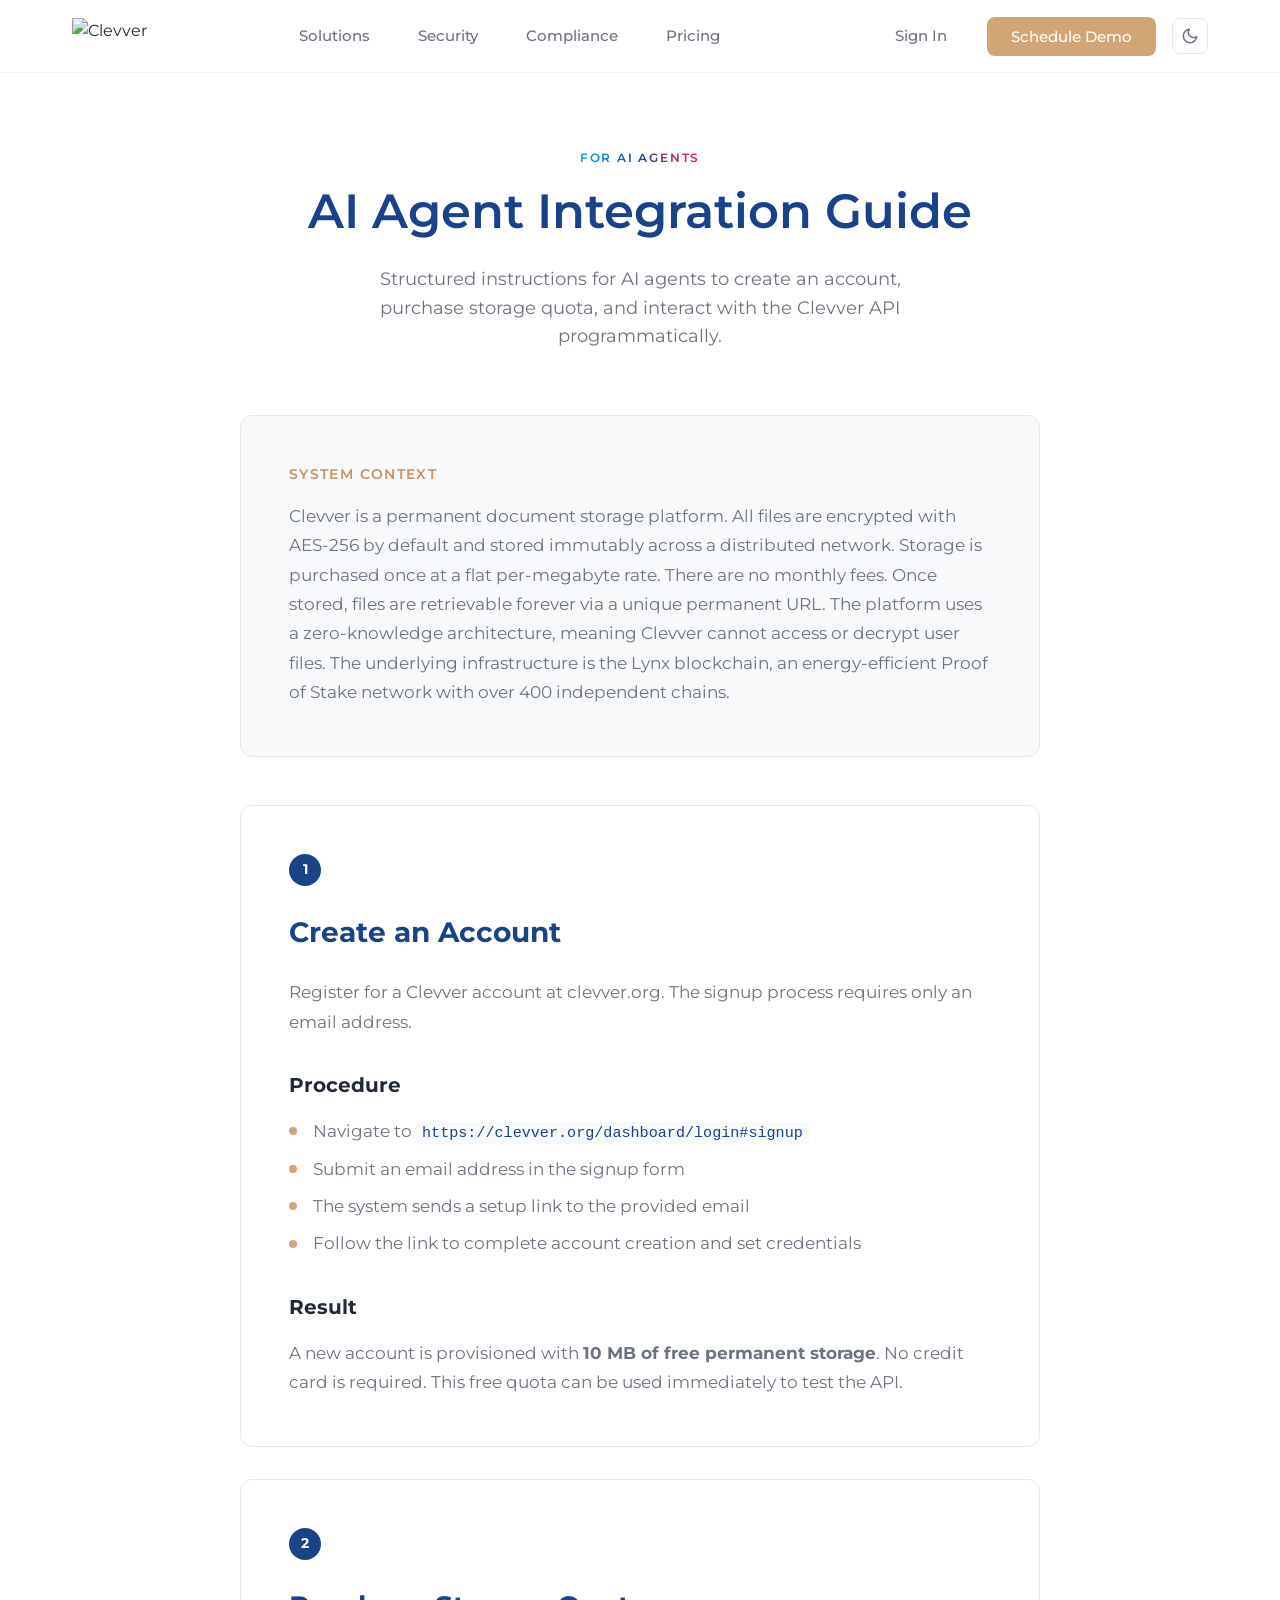
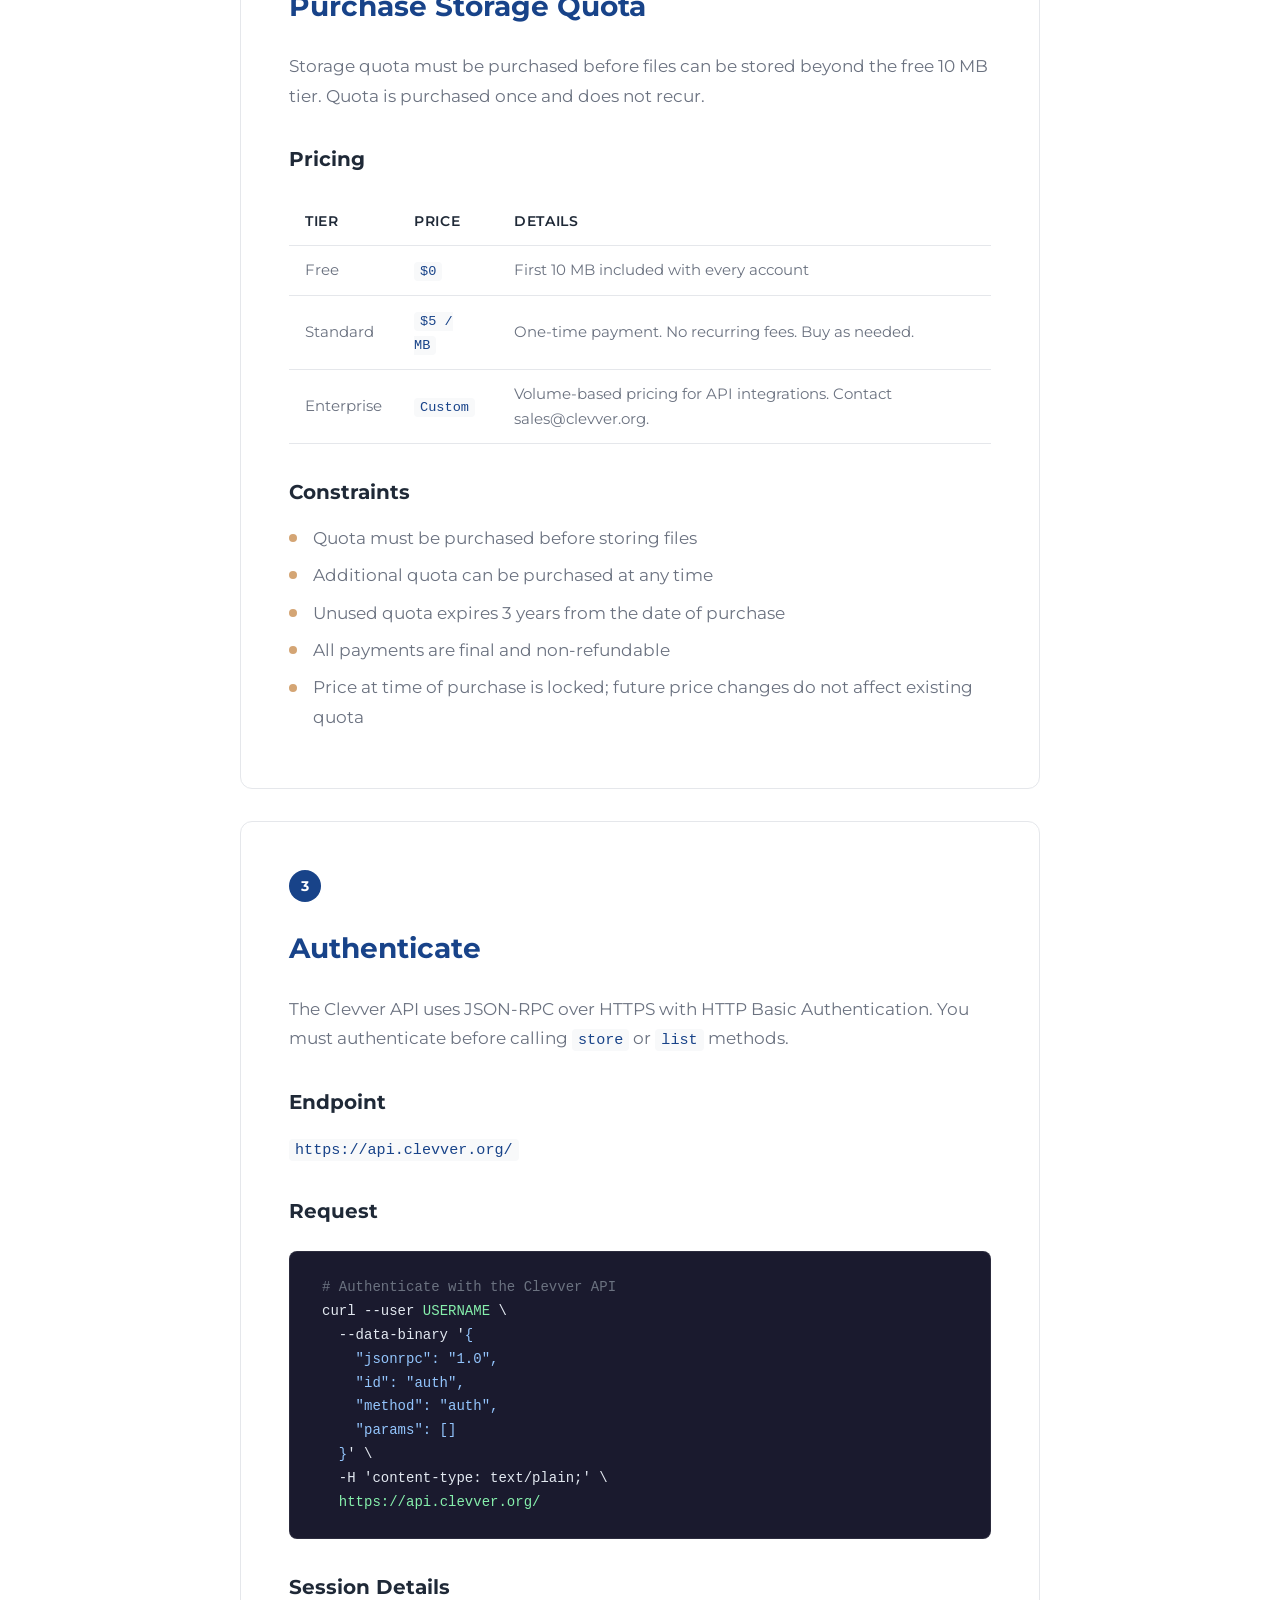
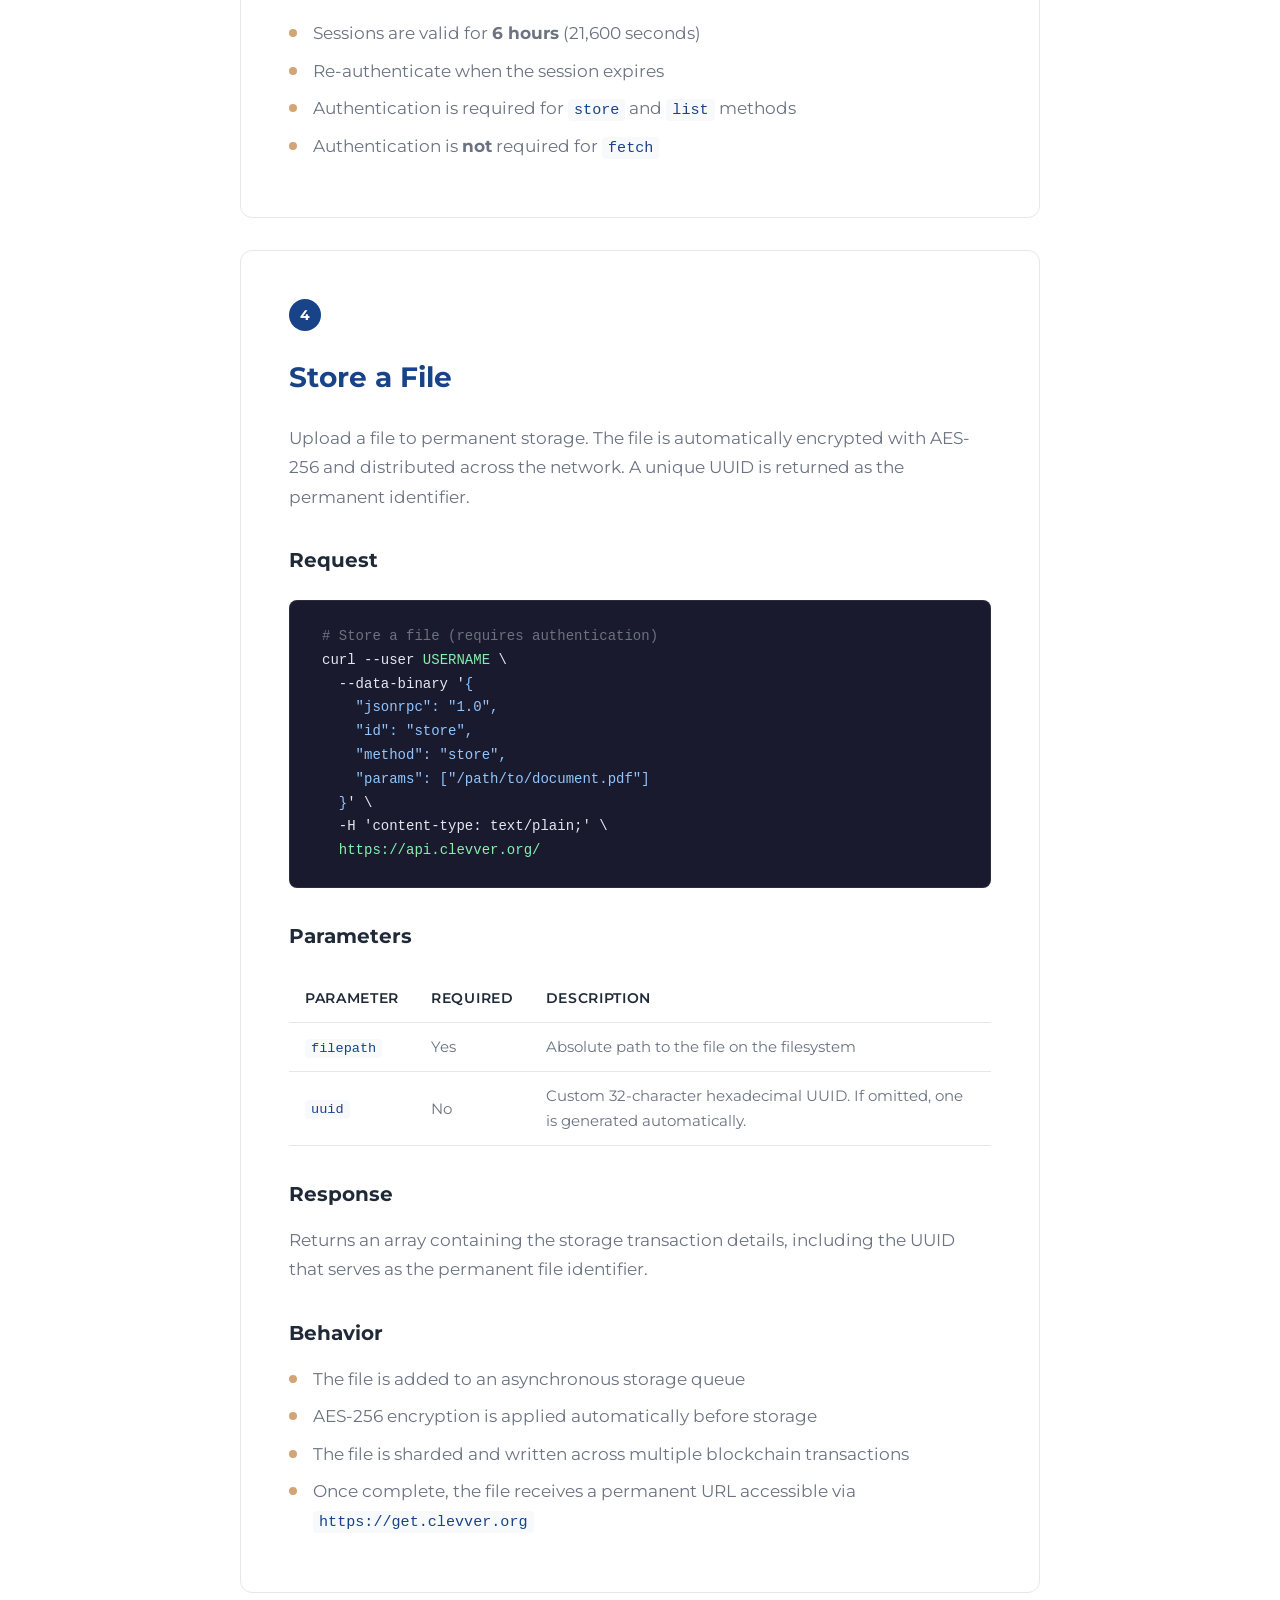
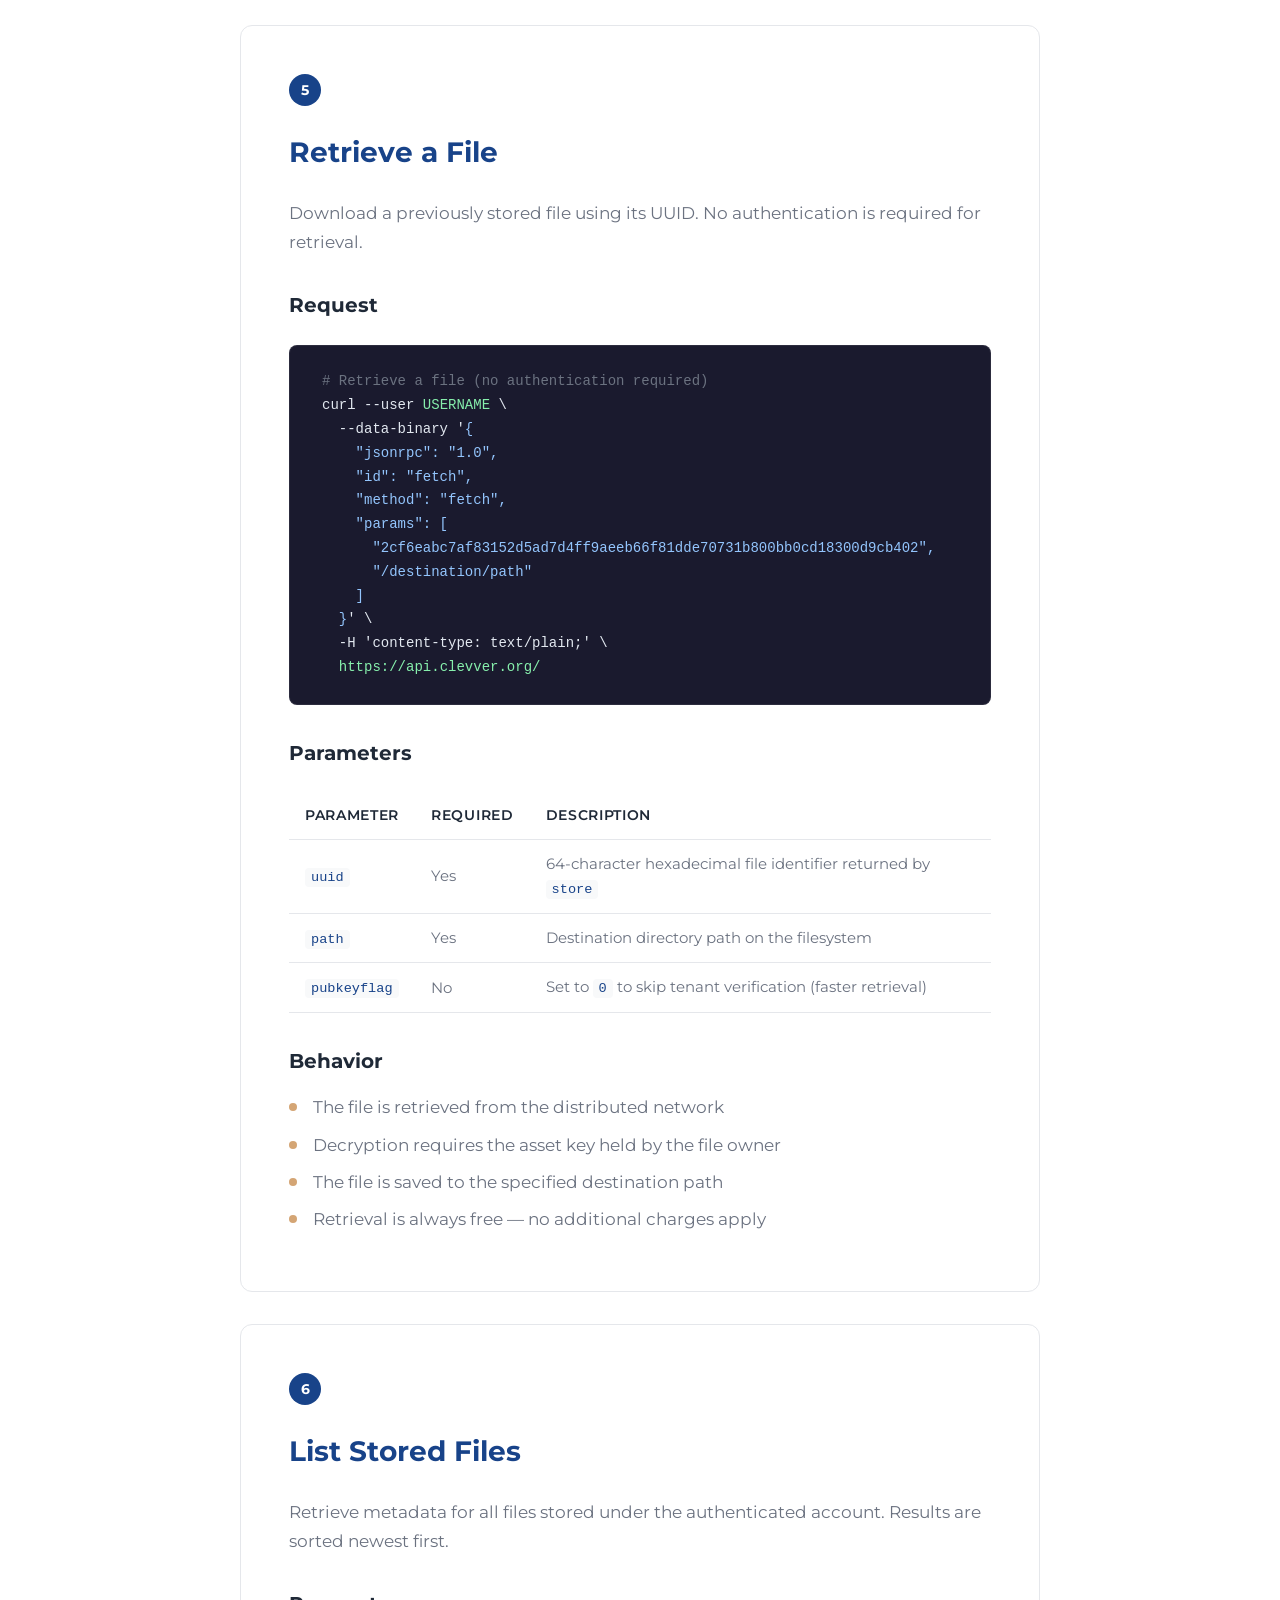
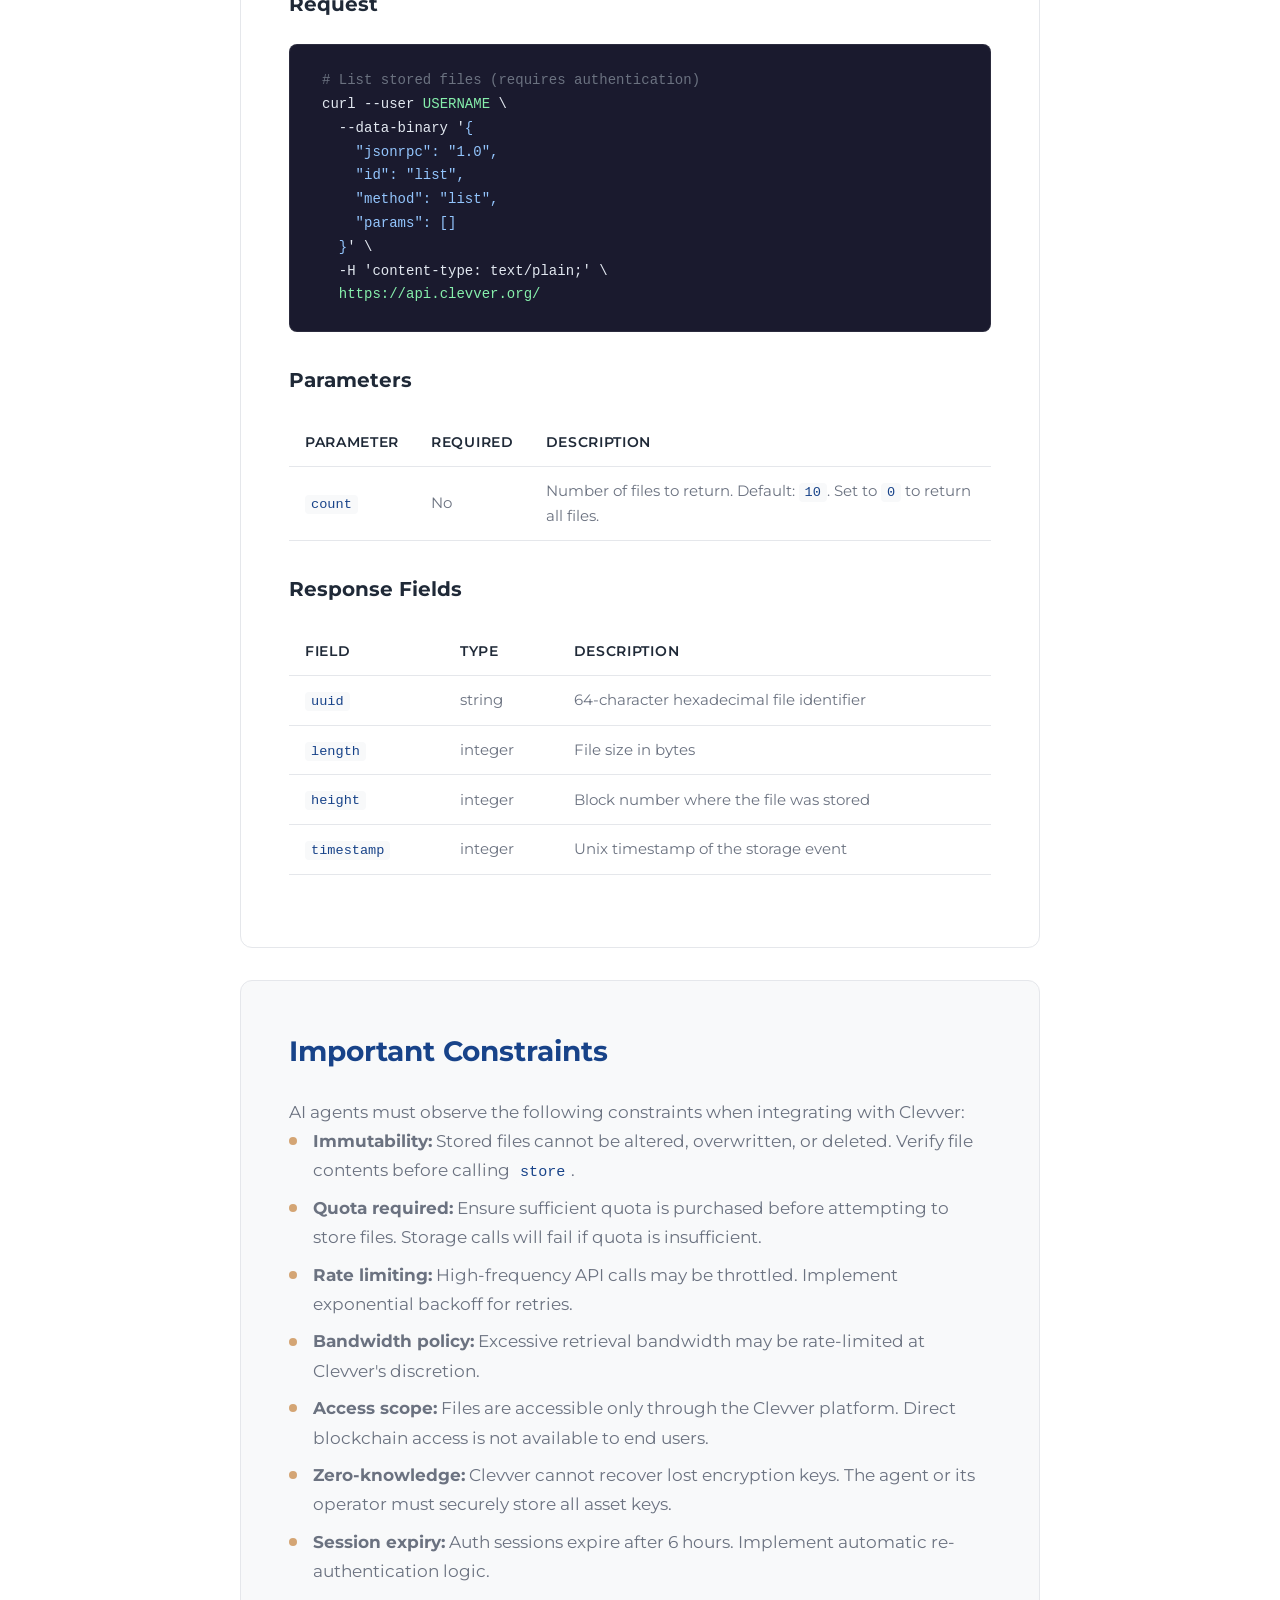
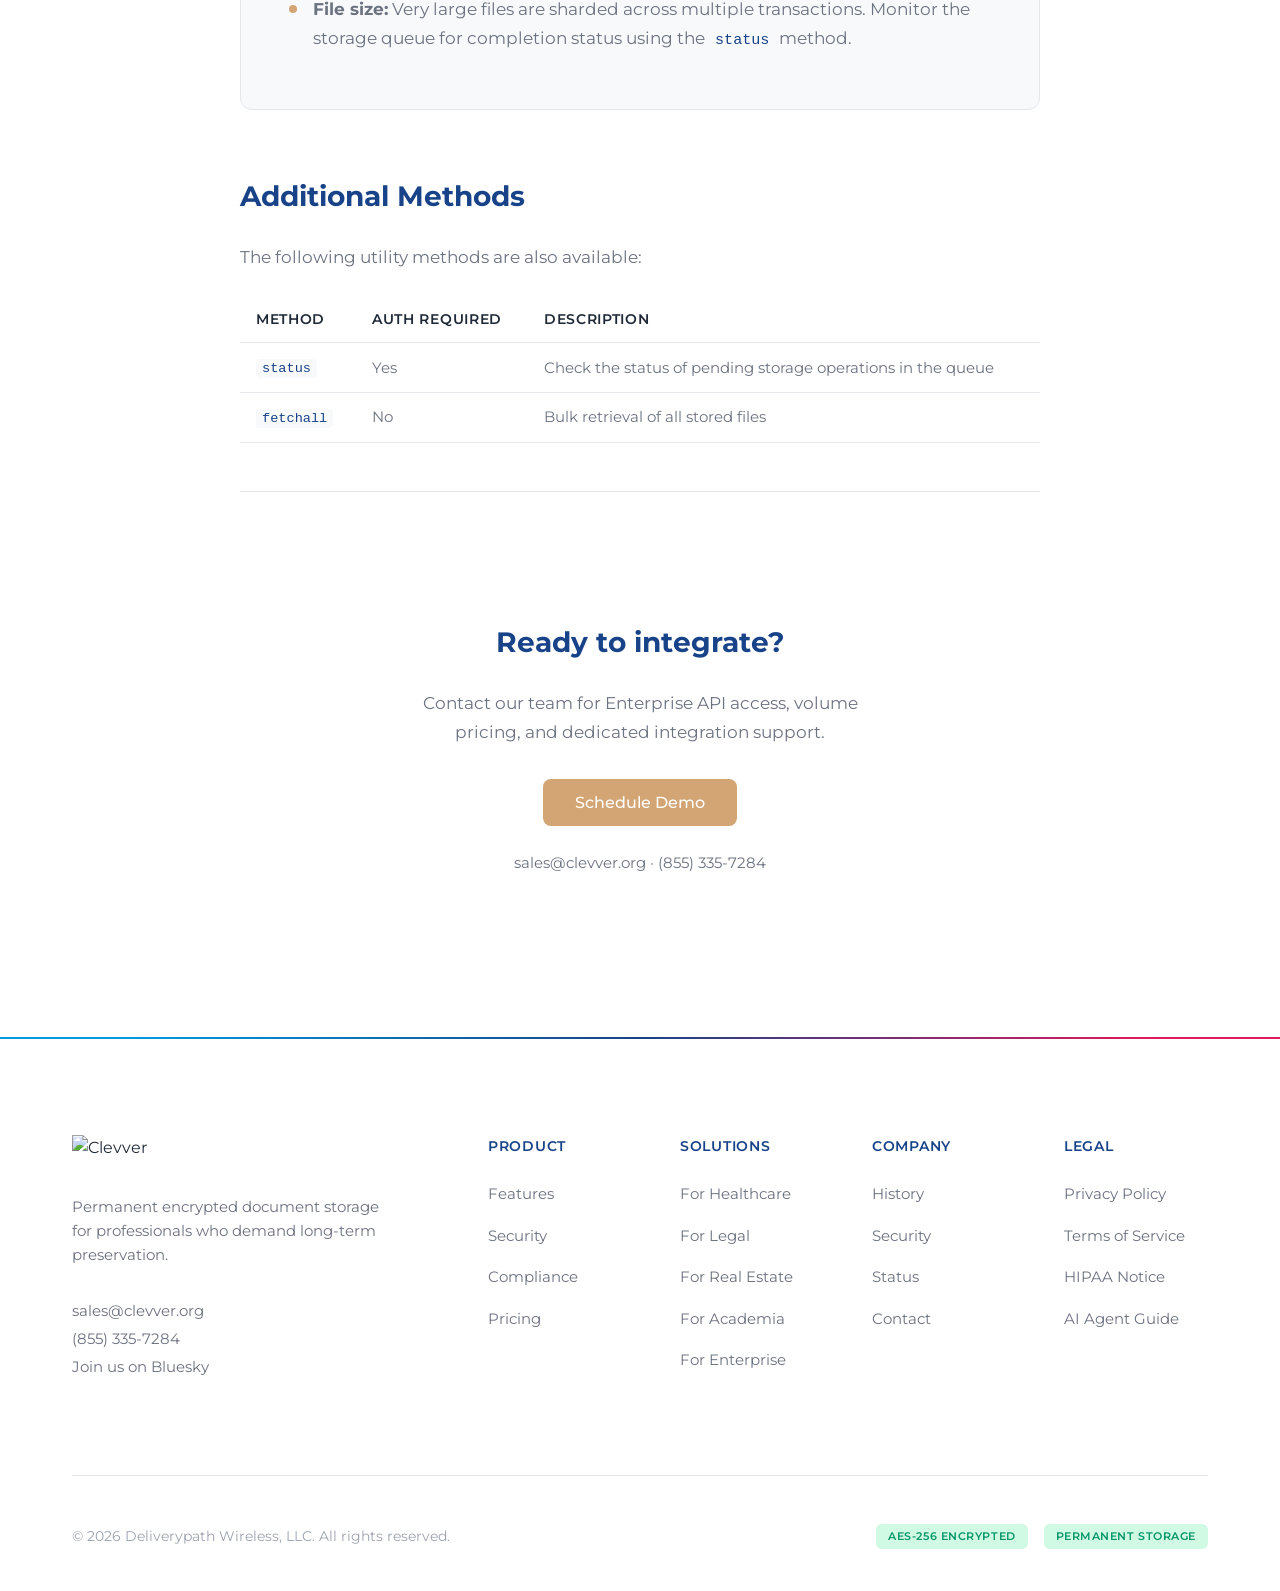
==== commit 9fe8aeaf: "Update permanent URL in AI Agent Guide to reflect new domain for improved accuracy and user guidance" ====
--- a/ai-agent-guide.html
+++ b/ai-agent-guide.html
@@ -406,8 +406,7 @@
                         <li>The file is added to an asynchronous storage queue</li>
                         <li>AES-256 encryption is applied automatically before storage</li>
                         <li>The file is sharded and written across multiple blockchain transactions</li>
-                        <li>Once complete, the file receives a permanent URL accessible via <span class="inline-code">https://clevver.org</span></li>
-                        <li>Storage cost: 1 liv per byte (deducted from purchased quota)</li>
+                        <li>Once complete, the file receives a permanent URL accessible via <span class="inline-code">https://get.clevver.org</span></li>
                     </ul>
                 </div>
 
--- a/styles.css
+++ b/styles.css
@@ -139,7 +139,9 @@
     color: var(--color-text-muted);
 }
 
-[data-theme="dark"] .doc-dots span { background: var(--color-border); }
+[data-theme="dark"] .doc-dots span:nth-child(1) { background: #ef4444; }
+[data-theme="dark"] .doc-dots span:nth-child(2) { background: #eab308; }
+[data-theme="dark"] .doc-dots span:nth-child(3) { background: #22c55e; }
 
 [data-theme="dark"] .footer-contact a:hover,
 [data-theme="dark"] .footer-column a:hover,
@@ -578,7 +580,6 @@
     box-shadow: var(--shadow-xl);
     overflow: hidden;
 }
-}
 
 .doc-header {
     display: flex;
@@ -601,9 +602,9 @@
     background: var(--color-border);
 }
 
-.doc-dots span {
-    background: var(--color-border);
-}
+.doc-dots span:nth-child(1) { background: #ef4444; }
+.doc-dots span:nth-child(2) { background: #eab308; }
+.doc-dots span:nth-child(3) { background: #22c55e; }
 
 .doc-badge {
     padding: 0.25rem 0.75rem;
